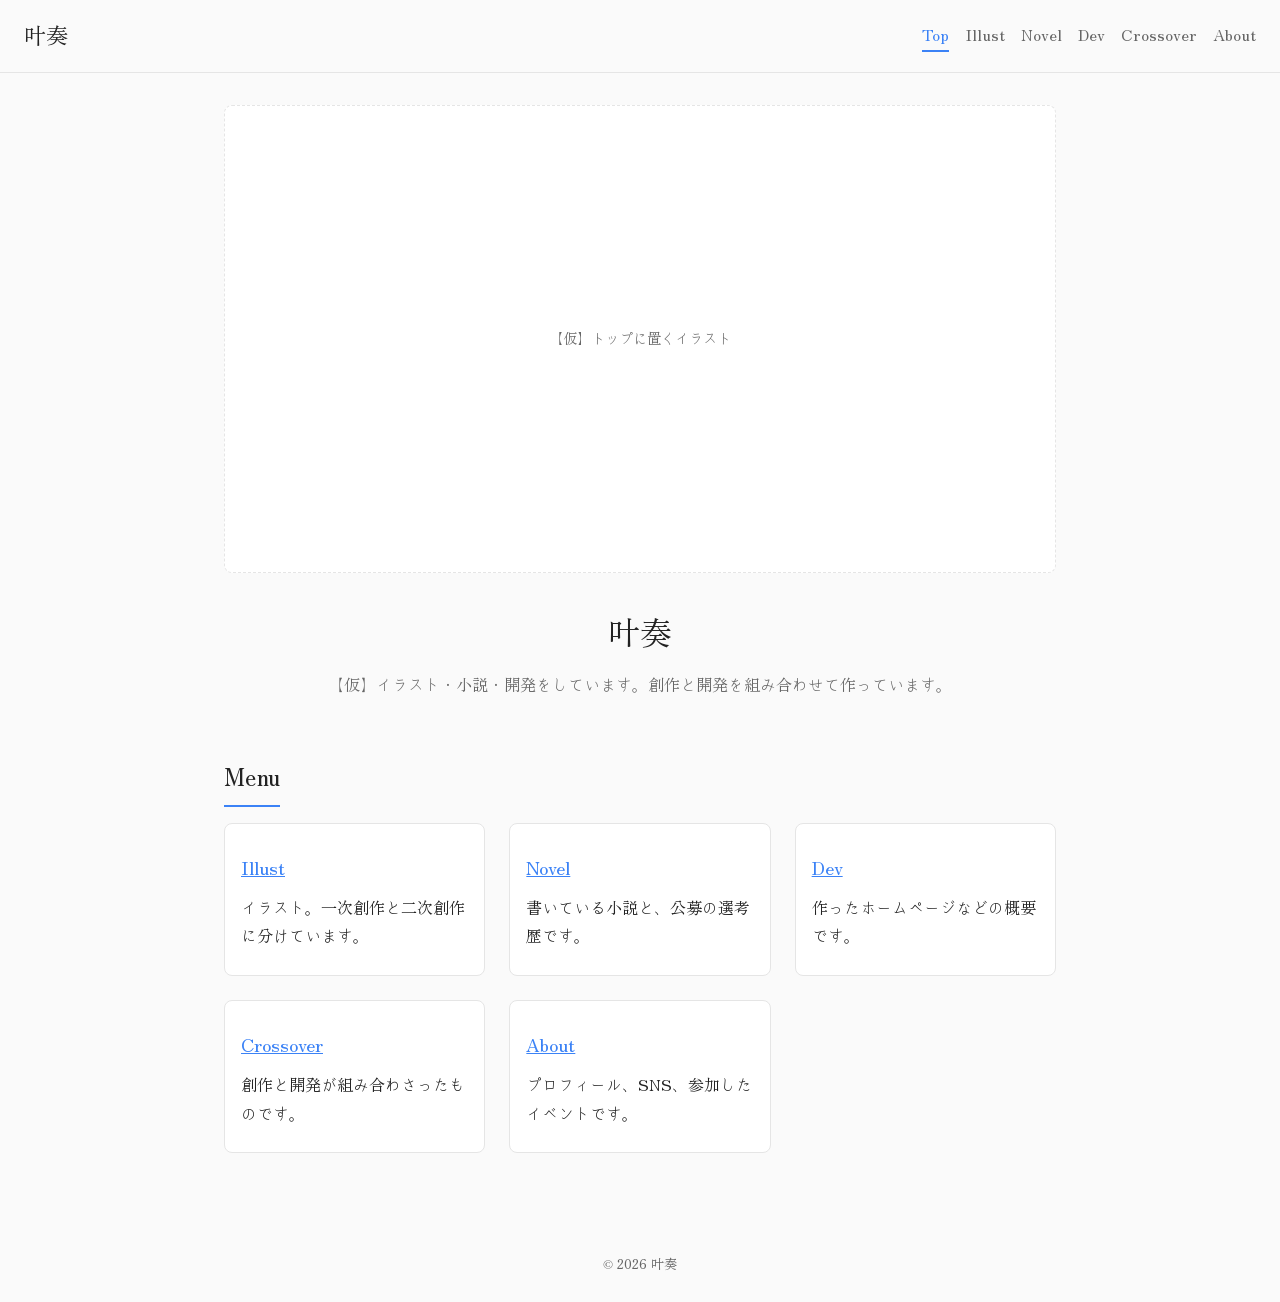
==== index.html @ 1f5146b5 "Add site structure, fonts, Top tab and back-to-top button - Pages: Illust / Novel / Dev / Crossover " ====
<!DOCTYPE html>
<html lang="ja">
<head>
  <meta charset="UTF-8">
  <meta name="viewport" content="width=device-width, initial-scale=1.0">
  <title>叶奏 | Home</title>
  <meta name="description" content="叶奏の個人ホームページ。イラスト・小説・開発をまとめています。">
  <link rel="stylesheet" href="style.css">
  <script src="script.js" defer></script>
</head>
<body>
  <header class="site-header">
    <a class="site-title" href="index.html">叶奏</a>
    <nav>
      <a href="index.html" aria-current="page">Top</a>
      <a href="illust/index.html">Illust</a>
      <a href="novel/index.html">Novel</a>
      <a href="dev/index.html">Dev</a>
      <a href="crossover/index.html">Crossover</a>
      <a href="about/index.html">About</a>
    </nav>
  </header>

  <main>
    <figure class="hero">
      <div class="placeholder">【仮】トップに置くイラスト</div>
    </figure>

    <div class="hero-text">
      <h1>叶奏</h1>
      <p class="lead">【仮】イラスト・小説・開発をしています。創作と開発を組み合わせて作っています。</p>
    </div>

    <section>
      <h2>Menu</h2>
      <div class="cards">
        <article class="card">
          <h3><a href="illust/index.html">Illust</a></h3>
          <p>イラスト。一次創作と二次創作に分けています。</p>
        </article>
        <article class="card">
          <h3><a href="novel/index.html">Novel</a></h3>
          <p>書いている小説と、公募の選考歴です。</p>
        </article>
        <article class="card">
          <h3><a href="dev/index.html">Dev</a></h3>
          <p>作ったホームページなどの概要です。</p>
        </article>
        <article class="card">
          <h3><a href="crossover/index.html">Crossover</a></h3>
          <p>創作と開発が組み合わさったものです。</p>
        </article>
        <article class="card">
          <h3><a href="about/index.html">About</a></h3>
          <p>プロフィール、SNS、参加したイベントです。</p>
        </article>
      </div>
    </section>
  </main>

  <footer>
    <small>&copy; 2026 叶奏</small>
  </footer>
</body>
</html>
---- style.css ----
/* かなは Kokoro、漢字と英数字は Zen Old Mincho（どちらも OFL。fonts/ を参照） */
@font-face {
  font-family: "Kokoro";
  src: url("fonts/kokoro-regular.woff2") format("woff2");
  font-weight: 400;
  font-display: swap;
}

@font-face {
  font-family: "Zen Old Mincho";
  src: url("fonts/zen-old-mincho-regular.woff2") format("woff2");
  font-weight: 400;
  font-display: swap;
}

:root {
  --font-serif: "Kokoro", "Zen Old Mincho", "Hiragino Mincho ProN", "Yu Mincho", serif;
  --bg: #fafafa;
  --text: #222;
  --muted: #666;
  --accent: #3b82f6;
  --on-accent: #fff;
  --card-bg: #fff;
  --border: #e5e5e5;
}

@media (prefers-color-scheme: dark) {
  :root {
    --bg: #14161a;
    --text: #e8e8e8;
    --muted: #9aa0a6;
    --accent: #60a5fa;
    --on-accent: #0b0d10;
    --card-bg: #1e2127;
    --border: #2c3036;
  }
}

* {
  box-sizing: border-box;
}

body {
  margin: 0;
  background: var(--bg);
  color: var(--text);
  font-family: var(--font-serif);
  font-synthesis: none;
  line-height: 1.8;
}

a {
  color: var(--accent);
}

img {
  max-width: 100%;
  height: auto;
}

/* ヘッダー・ナビ */
.site-header {
  display: flex;
  flex-wrap: wrap;
  justify-content: space-between;
  align-items: center;
  gap: 8px 24px;
  padding: 16px 24px;
  border-bottom: 1px solid var(--border);
}

.site-title {
  font-size: 1.4rem;
  color: var(--text);
  text-decoration: none;
}

.site-header nav {
  display: flex;
  flex-wrap: wrap;
  gap: 4px 16px;
}

.site-header nav a {
  color: var(--muted);
  text-decoration: none;
}

.site-header nav a:hover,
.site-header nav a[aria-current="page"] {
  color: var(--accent);
}

.site-header nav a[aria-current="page"] {
  border-bottom: 2px solid var(--accent);
}

/* 本文 */
main {
  max-width: 880px;
  margin: 0 auto;
  padding: 32px 24px;
}

section {
  padding: 40px 0;
}

/* 太字のフォントは入れていないので、見出しは大きさで区別する */
h1,
h2,
h3 {
  font-weight: 400;
}

h1 {
  margin: 0 0 8px;
  font-size: 2rem;
}

h2 {
  margin: 0 0 16px;
  padding-bottom: 6px;
  border-bottom: 2px solid var(--accent);
  display: inline-block;
}

.lead {
  color: var(--muted);
  margin: 0 0 16px;
}

/* トップの主役画像 */
.hero {
  margin: 0 0 32px;
}

.hero .placeholder {
  aspect-ratio: 16 / 9;
}

.hero-text {
  text-align: center;
}

/* 画像がまだ無い場所を示す枠 */
.placeholder {
  display: flex;
  align-items: center;
  justify-content: center;
  width: 100%;
  background: var(--card-bg);
  border: 1px dashed var(--border);
  border-radius: 8px;
  color: var(--muted);
  font-size: 0.9rem;
}

/* カード */
.cards,
.gallery {
  display: grid;
  grid-template-columns: repeat(auto-fit, minmax(240px, 1fr));
  gap: 24px;
}

.gallery {
  grid-template-columns: repeat(auto-fill, minmax(200px, 1fr));
}

.card {
  padding: 16px;
  background: var(--card-bg);
  border: 1px solid var(--border);
  border-radius: 8px;
}

.card h3 {
  margin: 12px 0 8px;
}

.card p {
  margin: 0 0 8px;
}

.card .placeholder {
  aspect-ratio: 4 / 3;
}

/* 項目の説明（役割・使用技術など） */
.meta {
  margin: 8px 0 0;
  font-size: 0.9rem;
}

.meta dt {
  float: left;
  clear: left;
  width: 8em;
  color: var(--muted);
}

.meta dd {
  margin: 0 0 4px 8em;
}

/* タグ */
.tags {
  display: flex;
  flex-wrap: wrap;
  gap: 8px;
  margin: 8px 0;
  padding: 0;
  list-style: none;
}

.tag {
  padding: 0 10px;
  border: 1px solid var(--border);
  border-radius: 999px;
  color: var(--muted);
  font-size: 0.8rem;
}

/* リンクボタン */
.buttons {
  display: flex;
  flex-wrap: wrap;
  gap: 12px;
  margin: 16px 0 0;
}

.button {
  display: inline-block;
  padding: 6px 16px;
  border: 1px solid var(--accent);
  border-radius: 999px;
  color: var(--accent);
  text-decoration: none;
}

.button:hover {
  background: var(--accent);
  color: var(--on-accent);
}

/* 注記 */
.notice {
  margin: 16px 0;
  padding: 12px 16px;
  border-left: 3px solid var(--border);
  color: var(--muted);
  font-size: 0.9rem;
}

/* 一覧（経歴・参加イベントなど） */
.list {
  margin: 0;
  padding: 0;
  list-style: none;
}

.list li {
  padding: 12px 0;
  border-bottom: 1px solid var(--border);
}

/* 上に戻るボタン（script.js が追加する） */
.to-top {
  position: fixed;
  right: 16px;
  bottom: 16px;
  width: 44px;
  height: 44px;
  padding: 0;
  border: 1px solid var(--accent);
  border-radius: 50%;
  background: var(--card-bg);
  color: var(--accent);
  font: inherit;
  font-size: 1.2rem;
  line-height: 1;
  cursor: pointer;
  opacity: 0;
  visibility: hidden;
  transition: opacity 0.2s, visibility 0.2s;
}

.to-top.is-visible {
  opacity: 1;
  visibility: visible;
}

.to-top:hover {
  background: var(--accent);
  color: var(--on-accent);
}

footer {
  padding: 24px;
  text-align: center;
  color: var(--muted);
}
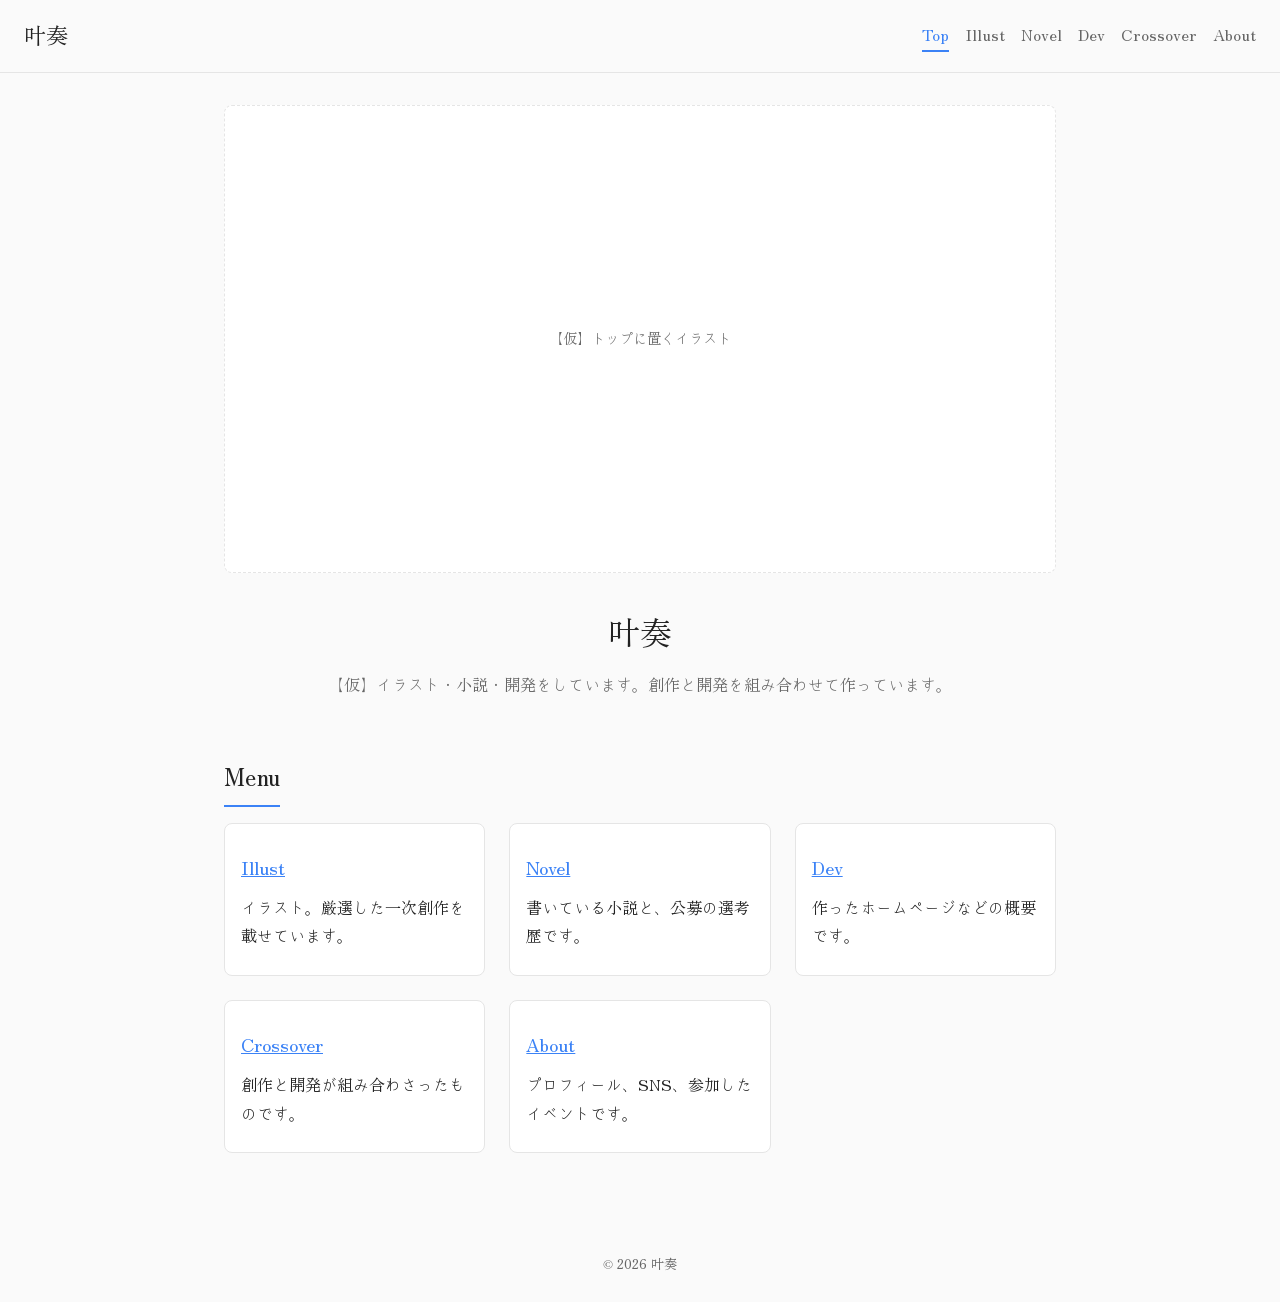
==== commit b9772417: "Drop fan-work illustrations; add event photo cards - Illust: remove the fan-work section, keep origi" ====
--- a/index.html
+++ b/index.html
@@ -36,7 +36,7 @@
       <div class="cards">
         <article class="card">
           <h3><a href="illust/index.html">Illust</a></h3>
-          <p>イラスト。一次創作と二次創作に分けています。</p>
+          <p>イラスト。厳選した一次創作を載せています。</p>
         </article>
         <article class="card">
           <h3><a href="novel/index.html">Novel</a></h3>
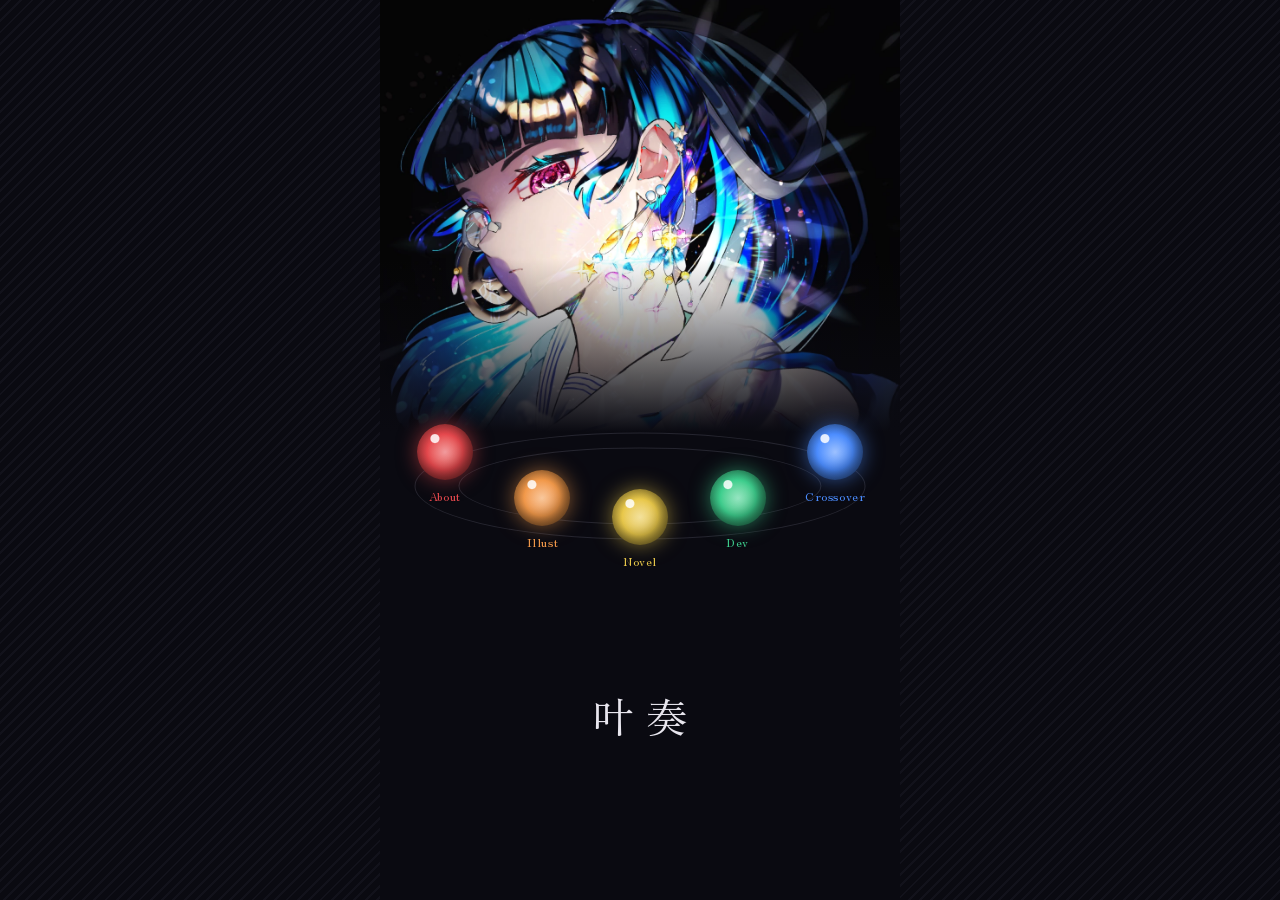
==== commit bb42549e: "Redesign: dark theme, intro video and menu orbs, per-page layouts - Top: timelapse intro -> flicker " ====
--- a/index.html
+++ b/index.html
@@ -6,60 +6,33 @@
   <title>叶奏 | Home</title>
   <meta name="description" content="叶奏の個人ホームページ。イラスト・小説・開発をまとめています。">
   <link rel="stylesheet" href="style.css">
+  <noscript><link rel="stylesheet" href="noscript.css"></noscript>
   <script src="script.js" defer></script>
 </head>
-<body>
-  <header class="site-header">
-    <a class="site-title" href="index.html">叶奏</a>
-    <nav>
-      <a href="index.html" aria-current="page">Top</a>
-      <a href="illust/index.html">Illust</a>
-      <a href="novel/index.html">Novel</a>
-      <a href="dev/index.html">Dev</a>
-      <a href="crossover/index.html">Crossover</a>
-      <a href="about/index.html">About</a>
-    </nav>
-  </header>
+<body data-page="top">
+  <main class="stage">
+    <section class="intro" aria-label="オープニング">
+      <video src="videos/timelapse.mp4" muted autoplay playsinline preload="auto" aria-label="タイムラプス動画"></video>
+      <button class="skip" type="button">スキップ</button>
+    </section>
 
-  <main>
-    <figure class="hero">
-      <div class="placeholder">【仮】トップに置くイラスト</div>
-    </figure>
+    <div class="blackout" aria-hidden="true"></div>
 
-    <div class="hero-text">
-      <h1>叶奏</h1>
-      <p class="lead">【仮】イラスト・小説・開発をしています。創作と開発を組み合わせて作っています。</p>
+    <div class="menu">
+      <div class="menu-art">
+        <img src="images/top/top.webp" width="1200" height="1600" alt="青い髪の人物が、光る手を差し出しているイラスト">
+      </div>
+
+      <nav class="orbs" aria-label="メニュー">
+        <a class="orb orb--about" href="about/index.html"><span>About</span></a>
+        <a class="orb orb--illust" href="illust/index.html"><span>Illust</span></a>
+        <a class="orb orb--novel" href="novel/index.html"><span>Novel</span></a>
+        <a class="orb orb--dev" href="dev/index.html"><span>Dev</span></a>
+        <a class="orb orb--crossover" href="crossover/index.html"><span>Crossover</span></a>
+      </nav>
+
+      <h1 class="menu-name">叶奏</h1>
     </div>
-
-    <section>
-      <h2>Menu</h2>
-      <div class="cards">
-        <article class="card">
-          <h3><a href="illust/index.html">Illust</a></h3>
-          <p>イラスト。厳選した一次創作を載せています。</p>
-        </article>
-        <article class="card">
-          <h3><a href="novel/index.html">Novel</a></h3>
-          <p>書いている小説と、公募の選考歴です。</p>
-        </article>
-        <article class="card">
-          <h3><a href="dev/index.html">Dev</a></h3>
-          <p>作ったホームページなどの概要です。</p>
-        </article>
-        <article class="card">
-          <h3><a href="crossover/index.html">Crossover</a></h3>
-          <p>創作と開発が組み合わさったものです。</p>
-        </article>
-        <article class="card">
-          <h3><a href="about/index.html">About</a></h3>
-          <p>プロフィール、SNS、参加したイベントです。</p>
-        </article>
-      </div>
-    </section>
   </main>
-
-  <footer>
-    <small>&copy; 2026 叶奏</small>
-  </footer>
 </body>
 </html>
--- a/style.css
+++ b/style.css
@@ -14,26 +14,48 @@
 }
 
 :root {
+  color-scheme: dark;
   --font-serif: "Kokoro", "Zen Old Mincho", "Hiragino Mincho ProN", "Yu Mincho", serif;
-  --bg: #fafafa;
-  --text: #222;
-  --muted: #666;
-  --accent: #3b82f6;
-  --on-accent: #fff;
-  --card-bg: #fff;
-  --border: #e5e5e5;
-}
-
-@media (prefers-color-scheme: dark) {
-  :root {
-    --bg: #14161a;
-    --text: #e8e8e8;
-    --muted: #9aa0a6;
-    --accent: #60a5fa;
-    --on-accent: #0b0d10;
-    --card-bg: #1e2127;
-    --border: #2c3036;
-  }
+  --font-mono: ui-monospace, "SF Mono", Menlo, Consolas, monospace;
+
+  /* 黒基調。背景は真っ黒ではなく、わずかに青みのある黒 */
+  --bg: #0a0a11;
+  --bg-deep: #050508;
+  --bg-hatch: #12121b;
+  --text: #e8e6ee;
+  --muted: #8d8f9c;
+  --card-bg: #14141d;
+  --border: #25252f;
+  --on-accent: #0a0a11;
+
+  /* ナビの玉と、各ページの差し色 */
+  --c-red: #e5484d;
+  --c-orange: #f2994a;
+  --c-yellow: #e9c84a;
+  --c-green: #3ecf8e;
+  --c-blue: #4c8dff;
+
+  --accent: #c9c7d6;
+}
+
+[data-page="about"] {
+  --accent: var(--c-red);
+}
+
+[data-page="illust"] {
+  --accent: var(--c-orange);
+}
+
+[data-page="novel"] {
+  --accent: var(--c-yellow);
+}
+
+[data-page="dev"] {
+  --accent: var(--c-green);
+}
+
+[data-page="crossover"] {
+  --accent: var(--c-blue);
 }
 
 * {
@@ -58,6 +80,15 @@
   height: auto;
 }
 
+button {
+  font: inherit;
+}
+
+/* display を指定した要素でも、hidden 属性で確実に隠す */
+[hidden] {
+  display: none !important;
+}
+
 /* ヘッダー・ナビ */
 .site-header {
   display: flex;
@@ -130,17 +161,12 @@
   margin: 0 0 16px;
 }
 
-/* トップの主役画像 */
-.hero {
-  margin: 0 0 32px;
-}
-
-.hero .placeholder {
-  aspect-ratio: 16 / 9;
-}
-
-.hero-text {
-  text-align: center;
+.page-head {
+  display: flex;
+  flex-wrap: wrap;
+  align-items: center;
+  justify-content: space-between;
+  gap: 8px 16px;
 }
 
 /* 画像がまだ無い場所を示す枠 */
@@ -157,15 +183,10 @@
 }
 
 /* カード */
-.cards,
-.gallery {
+.cards {
   display: grid;
-  grid-template-columns: repeat(auto-fit, minmax(240px, 1fr));
+  grid-template-columns: repeat(auto-fill, minmax(240px, 1fr));
   gap: 24px;
-}
-
-.gallery {
-  grid-template-columns: repeat(auto-fill, minmax(200px, 1fr));
 }
 
 .card {
@@ -244,6 +265,71 @@
   color: var(--on-accent);
 }
 
+/* 丸いボタン（前へ・次へ） */
+.round-btn {
+  display: grid;
+  place-items: center;
+  width: 44px;
+  height: 44px;
+  padding: 0;
+  border: 1px solid var(--accent);
+  border-radius: 50%;
+  background: transparent;
+  color: var(--accent);
+  cursor: pointer;
+}
+
+.round-btn svg {
+  width: 20px;
+  height: 20px;
+  fill: none;
+  stroke: currentColor;
+  stroke-width: 2;
+  stroke-linecap: round;
+  stroke-linejoin: round;
+}
+
+.round-btn:hover:not(:disabled) {
+  background: var(--accent);
+  color: var(--on-accent);
+}
+
+.round-btn:disabled {
+  opacity: 0.3;
+  cursor: default;
+}
+
+/* SNSのアイコンリンク */
+.sns {
+  display: flex;
+  gap: 12px;
+}
+
+.sns a {
+  display: grid;
+  place-items: center;
+  width: 40px;
+  height: 40px;
+  border: 1px solid var(--border);
+  border-radius: 50%;
+  color: var(--muted);
+}
+
+.sns a:hover {
+  border-color: var(--accent);
+  color: var(--accent);
+}
+
+.sns svg {
+  width: 20px;
+  height: 20px;
+  fill: none;
+  stroke: currentColor;
+  stroke-width: 2;
+  stroke-linecap: round;
+  stroke-linejoin: round;
+}
+
 /* 注記 */
 .notice {
   margin: 16px 0;
@@ -253,7 +339,7 @@
   font-size: 0.9rem;
 }
 
-/* 一覧（経歴・参加イベントなど） */
+/* 一覧（リンク・公募歴など） */
 .list {
   margin: 0;
   padding: 0;
@@ -265,7 +351,684 @@
   border-bottom: 1px solid var(--border);
 }
 
-/* 上に戻るボタン（script.js が追加する） */
+/* ===== Top ===== */
+/* PCでは中央に縦長の画面。左右は斜線の暗い領域 */
+[data-page="top"] {
+  overflow: hidden;
+  background: repeating-linear-gradient(
+    135deg,
+    var(--bg) 0 6px,
+    var(--bg-hatch) 6px 8px
+  );
+}
+
+.stage {
+  position: relative;
+  max-width: none;
+  width: min(100%, 520px);
+  height: 100vh;
+  height: 100dvh;
+  margin: 0 auto;
+  padding: 0;
+  overflow: hidden;
+  background: var(--bg);
+}
+
+.intro {
+  position: absolute;
+  inset: 0;
+  display: flex;
+  align-items: center;
+  justify-content: center;
+  padding: 0;
+}
+
+.intro video {
+  width: 100%;
+  height: 100%;
+  object-fit: cover;
+}
+
+.skip {
+  position: absolute;
+  right: 16px;
+  bottom: 16px;
+  padding: 4px 16px;
+  border: 1px solid var(--border);
+  border-radius: 999px;
+  background: var(--bg);
+  color: var(--muted);
+  cursor: pointer;
+}
+
+.skip:hover {
+  color: var(--text);
+}
+
+/* 暗転。チッチと点滅してから暗くなる */
+.blackout {
+  position: absolute;
+  inset: 0;
+  z-index: 2;
+  background: var(--bg-deep);
+  opacity: 0;
+  pointer-events: none;
+}
+
+.stage.is-blackout .blackout {
+  animation: flicker 0.9s steps(1, end) forwards;
+}
+
+.stage.is-menu .blackout {
+  animation: blackout-out 0.9s ease forwards;
+}
+
+.stage.is-instant .blackout {
+  animation: none;
+}
+
+@keyframes flicker {
+  0% {
+    opacity: 0;
+  }
+  12% {
+    opacity: 1;
+  }
+  24% {
+    opacity: 0.1;
+  }
+  36% {
+    opacity: 1;
+  }
+  50% {
+    opacity: 0.3;
+  }
+  62% {
+    opacity: 1;
+  }
+  100% {
+    opacity: 1;
+  }
+}
+
+@keyframes blackout-out {
+  from {
+    opacity: 1;
+  }
+  to {
+    opacity: 0;
+  }
+}
+
+/* メニュー画面 */
+.menu {
+  position: absolute;
+  inset: 0;
+  display: flex;
+  flex-direction: column;
+  opacity: 0;
+  visibility: hidden;
+}
+
+.stage.is-menu .menu {
+  opacity: 1;
+  visibility: visible;
+}
+
+.stage.is-menu .intro {
+  display: none;
+}
+
+.menu-art {
+  position: relative;
+  flex: 0 0 48%;
+  min-height: 0;
+  overflow: hidden;
+}
+
+.menu-art .placeholder {
+  height: 100%;
+  border: 0;
+  border-radius: 0;
+}
+
+/* 縦長のイラストを、枠の高さに収めて切り抜く（顔が入るよう、上寄りに合わせる） */
+.menu-art img {
+  position: absolute;
+  inset: 0;
+  width: 100%;
+  height: 100%;
+  object-fit: cover;
+  object-position: 50% 18%;
+}
+
+.menu-art::after {
+  content: "";
+  position: absolute;
+  inset: auto 0 0;
+  height: 40%;
+  background: linear-gradient(transparent, var(--bg));
+}
+
+.orbs {
+  --orb: clamp(44px, 12vw, 56px);
+  position: relative;
+  flex: 0 0 auto;
+  height: calc(var(--orb) * 2.4);
+  margin: -8px 16px 0;
+}
+
+/* 足元の波紋 */
+.orbs::before,
+.orbs::after {
+  content: "";
+  position: absolute;
+  left: 50%;
+  top: 46%;
+  border: 1px solid var(--border);
+  border-radius: 50%;
+  transform: translate(-50%, -50%);
+  animation: ripple 5s ease-in-out infinite;
+}
+
+.orbs::before {
+  width: 92%;
+  height: 78%;
+}
+
+.orbs::after {
+  width: 74%;
+  height: 56%;
+  animation-delay: -2.5s;
+}
+
+@keyframes ripple {
+  0%,
+  100% {
+    opacity: 0.4;
+  }
+  50% {
+    opacity: 1;
+  }
+}
+
+/* 水晶玉 */
+.orb {
+  position: absolute;
+  z-index: 1;
+  width: var(--orb);
+  aspect-ratio: 1;
+  transform: translateX(-50%);
+  border-radius: 50%;
+  background:
+    radial-gradient(circle at 32% 26%, rgb(255 255 255 / 0.85) 0 7%, transparent 9%),
+    radial-gradient(
+      circle at 50% 50%,
+      color-mix(in srgb, var(--c) 55%, white) 0%,
+      var(--c) 45%,
+      color-mix(in srgb, var(--c) 35%, black) 100%
+    );
+  box-shadow:
+    0 0 20px color-mix(in srgb, var(--c) 55%, transparent),
+    inset -6px -8px 14px rgb(0 0 0 / 0.35);
+  color: var(--c);
+  text-decoration: none;
+  transition: box-shadow 0.2s, translate 0.2s;
+  animation: float 4s ease-in-out infinite;
+}
+
+.orb span {
+  position: absolute;
+  top: 100%;
+  left: 50%;
+  margin-top: 6px;
+  transform: translateX(-50%);
+  font-size: 0.75rem;
+  letter-spacing: 0.05em;
+  white-space: nowrap;
+}
+
+.orb:hover,
+.orb:focus-visible {
+  translate: 0 -4px;
+  box-shadow:
+    0 0 34px var(--c),
+    inset -6px -8px 14px rgb(0 0 0 / 0.35);
+}
+
+/* 弧状（ネックレスのように、中央が低い） */
+.orb--about {
+  --c: var(--c-red);
+  left: 10%;
+  top: 0;
+}
+
+.orb--illust {
+  --c: var(--c-orange);
+  left: 30%;
+  top: 34%;
+  animation-delay: -0.8s;
+}
+
+.orb--novel {
+  --c: var(--c-yellow);
+  left: 50%;
+  top: 48%;
+  animation-delay: -1.6s;
+}
+
+.orb--dev {
+  --c: var(--c-green);
+  left: 70%;
+  top: 34%;
+  animation-delay: -2.4s;
+}
+
+.orb--crossover {
+  --c: var(--c-blue);
+  left: 90%;
+  top: 0;
+  animation-delay: -3.2s;
+}
+
+@keyframes float {
+  0%,
+  100% {
+    margin-top: 0;
+  }
+  50% {
+    margin-top: -4px;
+  }
+}
+
+.menu-name {
+  margin: auto 0;
+  padding-bottom: 24px;
+  text-align: center;
+  font-size: 2.6rem;
+  letter-spacing: 0.3em;
+  text-indent: 0.3em;
+}
+
+/* ===== Illust ===== */
+.carousel {
+  --slide-w: min(64vw, 340px);
+  padding: 24px 0 0;
+}
+
+.carousel-track {
+  position: relative;
+  display: flex;
+  gap: 16px;
+  padding: 16px calc((100% - var(--slide-w)) / 2);
+  overflow-x: auto;
+  scroll-snap-type: x mandatory;
+  scrollbar-width: none;
+}
+
+.carousel-track::-webkit-scrollbar {
+  display: none;
+}
+
+.slide {
+  flex: 0 0 var(--slide-w);
+  scroll-snap-align: center;
+  transition: transform 0.3s, opacity 0.3s;
+}
+
+.slide .placeholder {
+  aspect-ratio: 3 / 4;
+}
+
+/* 中央のカードを大きく、左右を小さく見せる（JSが .has-active を付ける） */
+.carousel.has-active .slide:not(.is-active) {
+  transform: scale(0.82);
+  opacity: 0.55;
+}
+
+.carousel-controls {
+  display: flex;
+  align-items: center;
+  justify-content: space-between;
+  gap: 16px;
+  margin-top: 16px;
+}
+
+.carousel-dots {
+  display: flex;
+  gap: 8px;
+}
+
+.carousel-dots span {
+  width: 24px;
+  height: 3px;
+  background: var(--border);
+  border-radius: 2px;
+}
+
+.carousel-dots span.is-active {
+  background: var(--accent);
+}
+
+/* ===== Novel ===== */
+.novel {
+  display: grid;
+  grid-template-columns: minmax(0, 1fr) minmax(0, 1fr);
+  gap: 32px;
+  align-items: center;
+  padding: 24px 0;
+}
+
+.novel + .novel {
+  border-top: 1px solid var(--border);
+}
+
+.book {
+  display: flex;
+  justify-content: center;
+  perspective: 1400px;
+}
+
+/* 開いた状態を基本とし、アニメーションで「閉じた状態から開く」 */
+.book-body {
+  position: relative;
+  width: min(100%, 440px);
+  aspect-ratio: 3 / 2;
+  animation: book-slide 1.4s 0.5s ease both;
+}
+
+.page-right,
+.cover-front,
+.cover-back {
+  background: var(--card-bg);
+  border: 1px solid var(--border);
+}
+
+.page-right {
+  position: absolute;
+  top: 0;
+  bottom: 0;
+  left: 50%;
+  width: 50%;
+  padding: 16px;
+  border-radius: 0 6px 6px 0;
+  background-image: repeating-linear-gradient(
+    transparent 0 22px,
+    var(--border) 22px 23px
+  );
+}
+
+.cover {
+  position: absolute;
+  top: 0;
+  bottom: 0;
+  left: 50%;
+  width: 50%;
+  transform-origin: left center;
+  transform-style: preserve-3d;
+  transform: rotateY(-180deg);
+  animation: cover-open 1.4s 0.5s ease both;
+}
+
+.cover-front,
+.cover-back {
+  position: absolute;
+  inset: 0;
+  backface-visibility: hidden;
+}
+
+.cover-front {
+  display: flex;
+  padding: 12px;
+  border-radius: 0 6px 6px 0;
+  border-color: var(--accent);
+}
+
+.cover-front .placeholder {
+  height: 100%;
+}
+
+.cover-back {
+  display: flex;
+  align-items: center;
+  justify-content: center;
+  padding: 16px;
+  border-radius: 6px 0 0 6px;
+  transform: rotateY(180deg);
+  text-align: center;
+}
+
+.catch {
+  margin: 0;
+  color: var(--accent);
+}
+
+@keyframes book-slide {
+  from {
+    transform: translateX(-25%);
+  }
+  to {
+    transform: translateX(0);
+  }
+}
+
+@keyframes cover-open {
+  from {
+    transform: rotateY(0deg);
+  }
+  to {
+    transform: rotateY(-180deg);
+  }
+}
+
+.novel-info > * {
+  animation: float-up 0.8s ease both;
+  animation-delay: calc(1.6s + var(--i, 0) * 150ms);
+}
+
+.novel-info > :nth-child(2) {
+  --i: 1;
+}
+
+.novel-info > :nth-child(3) {
+  --i: 2;
+}
+
+@keyframes float-up {
+  from {
+    opacity: 0;
+    transform: translateY(24px);
+  }
+  to {
+    opacity: 1;
+    transform: none;
+  }
+}
+
+.novel-title {
+  margin: 0 0 12px;
+  padding: 0;
+  border: 0;
+  display: block;
+  font-size: 1.5rem;
+}
+
+.novel-synopsis {
+  margin: 0;
+  color: var(--muted);
+}
+
+.novel-controls {
+  display: flex;
+  align-items: center;
+  justify-content: center;
+  gap: 24px;
+  padding-top: 16px;
+  color: var(--muted);
+}
+
+/* ===== Dev ===== */
+/* サイバー空間のような、グリッド線と発光 */
+[data-page="dev"] {
+  background:
+    linear-gradient(color-mix(in srgb, var(--accent) 7%, transparent) 1px, transparent 1px)
+      0 0 / 40px 40px,
+    linear-gradient(90deg, color-mix(in srgb, var(--accent) 7%, transparent) 1px, transparent 1px)
+      0 0 / 40px 40px,
+    var(--bg);
+}
+
+.dev-label {
+  font-family: var(--font-mono);
+}
+
+.dev-list {
+  display: grid;
+  gap: 24px;
+  margin-top: 24px;
+}
+
+.dev-item {
+  position: relative;
+  display: grid;
+  grid-template-columns: minmax(0, 1.1fr) minmax(0, 1fr);
+  gap: 24px;
+  padding: 20px;
+  background: color-mix(in srgb, var(--bg) 80%, transparent);
+  border: 1px solid color-mix(in srgb, var(--accent) 35%, transparent);
+  box-shadow: 0 0 24px color-mix(in srgb, var(--accent) 12%, transparent);
+}
+
+/* 角の括弧 */
+.dev-item::before,
+.dev-item::after {
+  content: "";
+  position: absolute;
+  width: 14px;
+  height: 14px;
+  border: 2px solid var(--accent);
+}
+
+.dev-item::before {
+  top: -2px;
+  left: -2px;
+  border-right: 0;
+  border-bottom: 0;
+}
+
+.dev-item::after {
+  right: -2px;
+  bottom: -2px;
+  border-left: 0;
+  border-top: 0;
+}
+
+.dev-label {
+  margin: 0 0 4px;
+  color: var(--accent);
+  font-size: 0.8rem;
+}
+
+.dev-shot .placeholder {
+  aspect-ratio: 4 / 3;
+  border-color: color-mix(in srgb, var(--accent) 35%, transparent);
+}
+
+.dev-text h3 {
+  margin: 0 0 8px;
+  font-size: 1.3rem;
+}
+
+.dev-text p {
+  margin: 0 0 8px;
+}
+
+/* 上から順にフェードして現れる */
+.fall > * {
+  animation: fall-in 0.7s ease both;
+  animation-delay: calc(var(--i, 0) * 140ms);
+}
+
+.fall > :nth-child(2) {
+  --i: 1;
+}
+
+.fall > :nth-child(3) {
+  --i: 2;
+}
+
+.dev-list > .dev-item {
+  animation: fall-in 0.7s ease both;
+  animation-delay: calc(var(--i, 3) * 140ms);
+}
+
+.dev-list > .dev-item:nth-child(2) {
+  --i: 4;
+}
+
+.dev-list > .dev-item:nth-child(3) {
+  --i: 5;
+}
+
+.dev-item .dev-shot {
+  animation: fall-in 0.7s ease both;
+  animation-delay: calc(var(--i, 3) * 140ms + 160ms);
+}
+
+.dev-item .dev-text {
+  animation: fall-in 0.7s ease both;
+  animation-delay: calc(var(--i, 3) * 140ms + 320ms);
+}
+
+.dev-list > .dev-item:nth-child(2) .dev-shot,
+.dev-list > .dev-item:nth-child(2) .dev-text {
+  --i: 4;
+}
+
+.dev-list > .dev-item:nth-child(3) .dev-shot,
+.dev-list > .dev-item:nth-child(3) .dev-text {
+  --i: 5;
+}
+
+@keyframes fall-in {
+  from {
+    opacity: 0;
+    transform: translateY(-16px);
+  }
+  to {
+    opacity: 1;
+    transform: none;
+  }
+}
+
+/* ===== About ===== */
+.about-grid {
+  display: grid;
+  grid-template-columns: minmax(0, 1fr) minmax(160px, 280px);
+  gap: 32px;
+  align-items: start;
+  padding-top: 16px;
+}
+
+.field {
+  margin: 0;
+  padding: 8px 0;
+  border-bottom: 1px solid var(--border);
+}
+
+.field .label {
+  display: inline-block;
+  width: 5em;
+  color: var(--accent);
+  font-family: var(--font-mono);
+  font-size: 0.85rem;
+}
+
+.portrait .placeholder {
+  aspect-ratio: 3 / 4;
+}
+
+/* ===== 上に戻るボタン（script.js が追加する） ===== */
 .to-top {
   position: fixed;
   right: 16px;
@@ -277,7 +1040,6 @@
   border-radius: 50%;
   background: var(--card-bg);
   color: var(--accent);
-  font: inherit;
   font-size: 1.2rem;
   line-height: 1;
   cursor: pointer;
@@ -301,3 +1063,28 @@
   text-align: center;
   color: var(--muted);
 }
+
+/* ===== スマホ ===== */
+@media (max-width: 640px) {
+  .novel,
+  .dev-item,
+  .about-grid {
+    grid-template-columns: minmax(0, 1fr);
+  }
+
+  .portrait {
+    order: -1;
+    max-width: 240px;
+  }
+}
+
+/* 動きを減らす設定の人には、演出を止める */
+@media (prefers-reduced-motion: reduce) {
+  *,
+  *::before,
+  *::after {
+    animation: none !important;
+    transition: none !important;
+    scroll-behavior: auto !important;
+  }
+}
--- a/noscript.css
+++ b/noscript.css
@@ -0,0 +1,10 @@
+/* JSが使えないときは、イントロを飛ばしてメニューを直接見せる（Top用） */
+.intro,
+.blackout {
+  display: none;
+}
+
+.menu {
+  opacity: 1;
+  visibility: visible;
+}
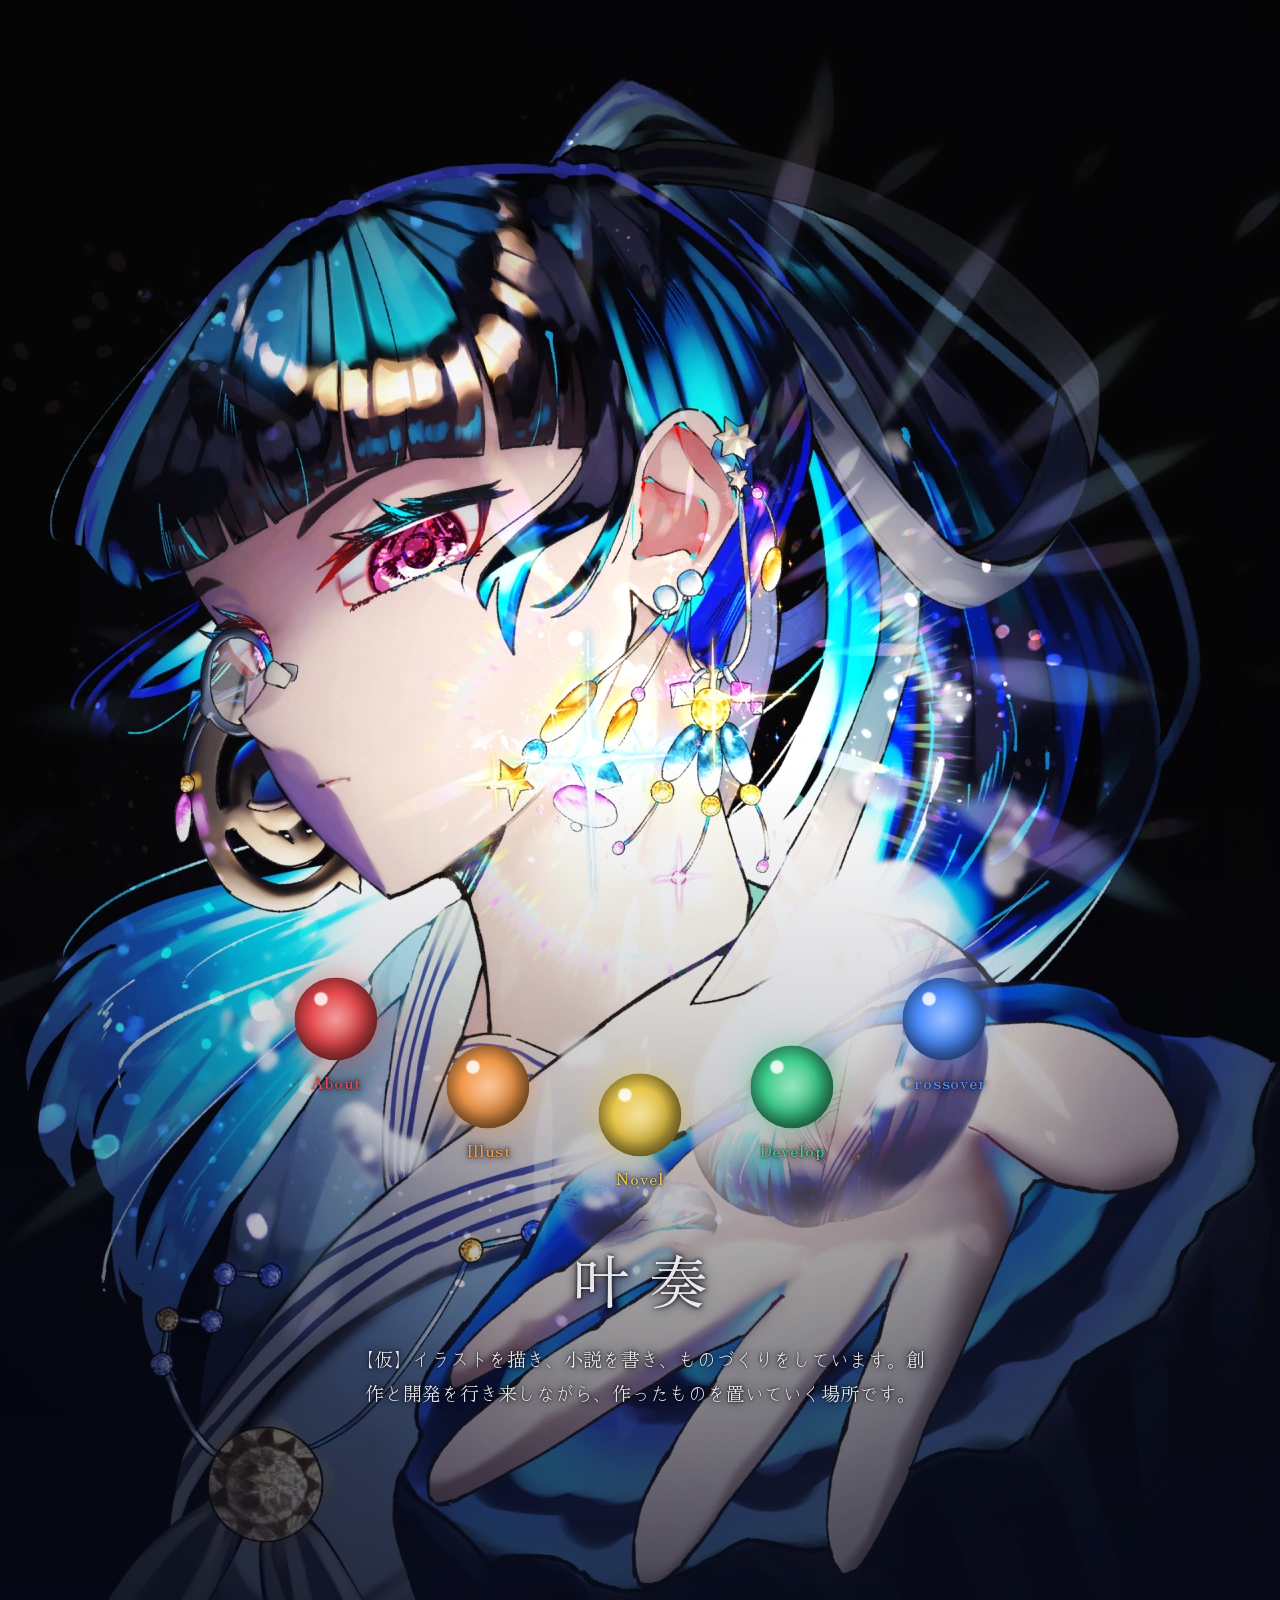
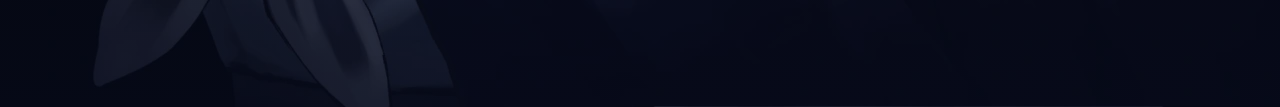
==== commit 594b93dc: "Design refinements: full-width top menu, page-turning book, Develop reveal - Top: full-width illustr" ====
--- a/index.html
+++ b/index.html
@@ -13,25 +13,34 @@
   <main class="stage">
     <section class="intro" aria-label="オープニング">
       <video src="videos/timelapse.mp4" muted autoplay playsinline preload="auto" aria-label="タイムラプス動画"></video>
-      <button class="skip" type="button">スキップ</button>
     </section>
 
     <div class="blackout" aria-hidden="true"></div>
 
     <div class="menu">
       <div class="menu-art">
-        <img src="images/top/top.webp" width="1200" height="1600" alt="青い髪の人物が、光る手を差し出しているイラスト">
+        <img
+          src="images/top/top-1280.webp"
+          srcset="images/top/top-1280.webp 1280w, images/top/top-1920.webp 1920w"
+          sizes="100vw"
+          width="1920" height="2560"
+          alt="青い髪の人物が、光る手を差し出しているイラスト">
       </div>
 
-      <nav class="orbs" aria-label="メニュー">
-        <a class="orb orb--about" href="about/index.html"><span>About</span></a>
-        <a class="orb orb--illust" href="illust/index.html"><span>Illust</span></a>
-        <a class="orb orb--novel" href="novel/index.html"><span>Novel</span></a>
-        <a class="orb orb--dev" href="dev/index.html"><span>Dev</span></a>
-        <a class="orb orb--crossover" href="crossover/index.html"><span>Crossover</span></a>
-      </nav>
+      <div class="menu-shade" aria-hidden="true"></div>
 
-      <h1 class="menu-name">叶奏</h1>
+      <div class="menu-ui">
+        <nav class="orbs" aria-label="メニュー">
+          <a class="orb orb--about" href="about/index.html"><span>About</span></a>
+          <a class="orb orb--illust" href="illust/index.html"><span>Illust</span></a>
+          <a class="orb orb--novel" href="novel/index.html"><span>Novel</span></a>
+          <a class="orb orb--develop" href="dev/index.html"><span>Develop</span></a>
+          <a class="orb orb--crossover" href="crossover/index.html"><span>Crossover</span></a>
+        </nav>
+
+        <h1 class="menu-name">叶奏</h1>
+        <p class="menu-lead">【仮】イラストを描き、小説を書き、ものづくりをしています。創作と開発を行き来しながら、作ったものを置いていく場所です。</p>
+      </div>
     </div>
   </main>
 </body>
--- a/style.css
+++ b/style.css
@@ -21,7 +21,6 @@
   /* 黒基調。背景は真っ黒ではなく、わずかに青みのある黒 */
   --bg: #0a0a11;
   --bg-deep: #050508;
-  --bg-hatch: #12121b;
   --text: #e8e6ee;
   --muted: #8d8f9c;
   --card-bg: #14141d;
@@ -62,9 +61,17 @@
   box-sizing: border-box;
 }
 
+/* 背景の格子。色は、そのページの差し色（--grid）で決まる */
 body {
+  --grid: var(--accent);
+  --grid-alpha: 7%;
   margin: 0;
-  background: var(--bg);
+  background:
+    linear-gradient(color-mix(in srgb, var(--grid) var(--grid-alpha), transparent) 1px, transparent 1px)
+      0 0 / 40px 40px,
+    linear-gradient(90deg, color-mix(in srgb, var(--grid) var(--grid-alpha), transparent) 1px, transparent 1px)
+      0 0 / 40px 40px,
+    var(--bg);
   color: var(--text);
   font-family: var(--font-serif);
   font-synthesis: none;
@@ -98,6 +105,7 @@
   gap: 8px 24px;
   padding: 16px 24px;
   border-bottom: 1px solid var(--border);
+  background: color-mix(in srgb, var(--bg) 85%, transparent);
 }
 
 .site-title {
@@ -352,64 +360,68 @@
 }
 
 /* ===== Top ===== */
-/* PCでは中央に縦長の画面。左右は斜線の暗い領域 */
-[data-page="top"] {
-  overflow: hidden;
-  background: repeating-linear-gradient(
-    135deg,
-    var(--bg) 0 6px,
-    var(--bg-hatch) 6px 8px
-  );
+/* 動画のあいだは灰色の格子。メニュー画面は格子なし */
+body[data-page="top"] {
+  --grid: var(--muted);
+  --grid-alpha: 14%;
+}
+
+/* メニュー画面には、格子を出さない */
+body[data-page="top"]:has(.stage.is-menu) {
+  --grid-alpha: 0%;
+}
+
+body[data-page="top"] .to-top {
+  display: none;
 }
 
 .stage {
   position: relative;
   max-width: none;
+  margin: 0 auto;
+  padding: 0;
+}
+
+/* 動画のあいだ: 中央の縦長の画面 */
+.stage:not(.is-menu) {
   width: min(100%, 520px);
   height: 100vh;
   height: 100dvh;
-  margin: 0 auto;
-  padding: 0;
   overflow: hidden;
   background: var(--bg);
 }
 
+/* メニュー: ブラウザの横幅いっぱい。縦に長くなる分はスクロール */
+.stage.is-menu {
+  width: 100%;
+  min-height: 100vh;
+  min-height: 100dvh;
+}
+
 .intro {
   position: absolute;
   inset: 0;
   display: flex;
   align-items: center;
   justify-content: center;
-  padding: 0;
 }
 
 .intro video {
+  display: block;
   width: 100%;
   height: 100%;
   object-fit: cover;
 }
 
-.skip {
-  position: absolute;
-  right: 16px;
-  bottom: 16px;
-  padding: 4px 16px;
-  border: 1px solid var(--border);
-  border-radius: 999px;
-  background: var(--bg);
-  color: var(--muted);
-  cursor: pointer;
-}
-
-.skip:hover {
-  color: var(--text);
-}
-
-/* 暗転。チッチと点滅してから暗くなる */
+.stage.is-menu .intro {
+  display: none;
+}
+
+/* 暗転。画面全体が、チッチと点滅してから暗くなる */
 .blackout {
-  position: absolute;
+  position: fixed;
   inset: 0;
-  z-index: 2;
+  z-index: 20;
   background: var(--bg-deep);
   opacity: 0;
   pointer-events: none;
@@ -464,95 +476,107 @@
 .menu {
   position: absolute;
   inset: 0;
-  display: flex;
-  flex-direction: column;
   opacity: 0;
   visibility: hidden;
 }
 
 .stage.is-menu .menu {
+  position: relative;
+  inset: auto;
   opacity: 1;
   visibility: visible;
 }
 
-.stage.is-menu .intro {
-  display: none;
-}
-
-.menu-art {
+.menu-art img {
+  display: block;
+  width: 100%;
+  height: auto;
+}
+
+/* 玉と文字を読みやすくする、かなり透けた青みがかった黒のグラデーション。
+   イラストの下端から、--shade-h の高さまで。上は透明で、下に行くほど濃くなる。
+   --shade   : 色（R G B。空白区切り）
+   --shade-h : 高さ（イラストの高さに対する%）
+   --shade-a : 一番濃いところの濃さ（0〜1） */
+.menu-shade {
+  --shade: 6 12 36;
+  --shade-h: 55%;
+  --shade-a: 0.55;
+  position: absolute;
+  right: 0;
+  bottom: 0;
+  left: 0;
+  height: var(--shade-h);
+  background: linear-gradient(
+    to bottom,
+    rgb(var(--shade) / 0),
+    rgb(var(--shade) / calc(var(--shade-a) * 0.5)) 45%,
+    rgb(var(--shade) / var(--shade-a))
+  );
+  pointer-events: none;
+}
+
+/* 玉・名前・説明文は、イラストの上に重ねる。イラストに対して位置を固定し、イラストと一緒にスクロールする。
+   --menu-y: かたまり全体の中心を、イラストの下端から何%の高さに置くか（30% = 下から30%） */
+.menu-ui {
+  --menu-y: 30%;
+  position: absolute;
+  right: 0;
+  bottom: var(--menu-y);
+  left: 0;
+  display: flex;
+  flex-direction: column;
+  align-items: center;
+  padding: 0 16px;
+  transform: translateY(50%);
+  pointer-events: none;
+}
+
+/* 名前と説明文の大きさは、イラストの幅（＝画面の幅）に合わせて変わる */
+.menu-name {
+  margin: 20px 0 0;
+  text-align: center;
+  font-size: clamp(3rem, 4.6vw, 5rem);
+  letter-spacing: 0.3em;
+  text-indent: 0.3em;
+  text-shadow: 0 0 12px var(--bg-deep), 0 0 4px var(--bg-deep);
+}
+
+.menu-lead {
+  max-width: 30em;
+  margin: 8px 0 0;
+  text-align: center;
+  font-size: clamp(1rem, 1.5vw, 1.4rem);
+  text-shadow: 0 0 10px var(--bg-deep), 0 0 3px var(--bg-deep);
+}
+
+/* ===== 水晶玉 =====
+   玉の見た目を変えるときは、ここの変数をいじる。
+   --orb               玉の直径
+   --orb-glow          外側の発光の広がり
+   --orb-glow-strength 発光の濃さ（%）
+   --orb-shade         玉の下側の影の濃さ（0〜1）
+   --orb-hl-x / -y     白いハイライトの位置（%）
+   --orb-hl-size       ハイライトの大きさ（%）
+   --orb-float         ふわふわ浮く距離
+   玉の色は、先頭の :root の --c-red などで変える（ページの差し色と共通）。
+   位置は、下の .orb--about などの left / top（%）で変える。 */
+.orbs {
+  /* 玉の大きさは、画面の幅に合わせて変わる（小さい画面で60px、大きい画面で最大110px） */
+  --orb: clamp(60px, 6.5vw, 110px);
+  --orb-glow: calc(var(--orb) * 0.36);
+  --orb-glow-strength: 55%;
+  --orb-shade: 0.35;
+  --orb-hl-x: 32%;
+  --orb-hl-y: 26%;
+  --orb-hl-size: 7%;
+  --orb-float: calc(var(--orb) * 0.07);
   position: relative;
-  flex: 0 0 48%;
-  min-height: 0;
-  overflow: hidden;
-}
-
-.menu-art .placeholder {
-  height: 100%;
-  border: 0;
-  border-radius: 0;
-}
-
-/* 縦長のイラストを、枠の高さに収めて切り抜く（顔が入るよう、上寄りに合わせる） */
-.menu-art img {
-  position: absolute;
-  inset: 0;
-  width: 100%;
-  height: 100%;
-  object-fit: cover;
-  object-position: 50% 18%;
-}
-
-.menu-art::after {
-  content: "";
-  position: absolute;
-  inset: auto 0 0;
-  height: 40%;
-  background: linear-gradient(transparent, var(--bg));
-}
-
-.orbs {
-  --orb: clamp(44px, 12vw, 56px);
-  position: relative;
-  flex: 0 0 auto;
+  width: min(100%, 760px);
   height: calc(var(--orb) * 2.4);
-  margin: -8px 16px 0;
-}
-
-/* 足元の波紋 */
-.orbs::before,
-.orbs::after {
-  content: "";
-  position: absolute;
-  left: 50%;
-  top: 46%;
-  border: 1px solid var(--border);
-  border-radius: 50%;
-  transform: translate(-50%, -50%);
-  animation: ripple 5s ease-in-out infinite;
-}
-
-.orbs::before {
-  width: 92%;
-  height: 78%;
-}
-
-.orbs::after {
-  width: 74%;
-  height: 56%;
-  animation-delay: -2.5s;
-}
-
-@keyframes ripple {
-  0%,
-  100% {
-    opacity: 0.4;
-  }
-  50% {
-    opacity: 1;
-  }
-}
-
-/* 水晶玉 */
+  margin-bottom: 2rem; /* 玉の下の文字の分 */
+}
+
 .orb {
   position: absolute;
   z-index: 1;
@@ -561,7 +585,11 @@
   transform: translateX(-50%);
   border-radius: 50%;
   background:
-    radial-gradient(circle at 32% 26%, rgb(255 255 255 / 0.85) 0 7%, transparent 9%),
+    radial-gradient(
+      circle at var(--orb-hl-x) var(--orb-hl-y),
+      rgb(255 255 255 / 0.85) 0 var(--orb-hl-size),
+      transparent calc(var(--orb-hl-size) + 2%)
+    ),
     radial-gradient(
       circle at 50% 50%,
       color-mix(in srgb, var(--c) 55%, white) 0%,
@@ -569,31 +597,34 @@
       color-mix(in srgb, var(--c) 35%, black) 100%
     );
   box-shadow:
-    0 0 20px color-mix(in srgb, var(--c) 55%, transparent),
-    inset -6px -8px 14px rgb(0 0 0 / 0.35);
+    0 0 var(--orb-glow) color-mix(in srgb, var(--c) var(--orb-glow-strength), transparent),
+    inset calc(var(--orb) * -0.11) calc(var(--orb) * -0.14) calc(var(--orb) * 0.25) rgb(0 0 0 / var(--orb-shade));
   color: var(--c);
   text-decoration: none;
+  pointer-events: auto;
   transition: box-shadow 0.2s, translate 0.2s;
   animation: float 4s ease-in-out infinite;
 }
 
+/* 玉の下の文字 */
 .orb span {
   position: absolute;
   top: 100%;
   left: 50%;
-  margin-top: 6px;
+  margin-top: 0.5rem;
   transform: translateX(-50%);
-  font-size: 0.75rem;
+  font-size: clamp(0.9rem, 1.3vw, 1.3rem);
   letter-spacing: 0.05em;
   white-space: nowrap;
+  text-shadow: 0 0 8px var(--bg-deep), 0 0 3px var(--bg-deep);
 }
 
 .orb:hover,
 .orb:focus-visible {
-  translate: 0 -4px;
+  translate: 0 calc(var(--orb) * -0.07);
   box-shadow:
-    0 0 34px var(--c),
-    inset -6px -8px 14px rgb(0 0 0 / 0.35);
+    0 0 calc(var(--orb-glow) * 1.7) var(--c),
+    inset calc(var(--orb) * -0.11) calc(var(--orb) * -0.14) calc(var(--orb) * 0.25) rgb(0 0 0 / var(--orb-shade));
 }
 
 /* 弧状（ネックレスのように、中央が低い） */
@@ -617,7 +648,7 @@
   animation-delay: -1.6s;
 }
 
-.orb--dev {
+.orb--develop {
   --c: var(--c-green);
   left: 70%;
   top: 34%;
@@ -637,30 +668,23 @@
     margin-top: 0;
   }
   50% {
-    margin-top: -4px;
-  }
-}
-
-.menu-name {
-  margin: auto 0;
-  padding-bottom: 24px;
-  text-align: center;
-  font-size: 2.6rem;
-  letter-spacing: 0.3em;
-  text-indent: 0.3em;
+    margin-top: calc(var(--orb-float) * -1);
+  }
 }
 
 /* ===== Illust ===== */
 .carousel {
   --slide-w: min(64vw, 340px);
+  --slide-gap: 16px;
   padding: 24px 0 0;
 }
 
+/* JSが使えないとき: 横にスクロールする一覧 */
 .carousel-track {
   position: relative;
   display: flex;
-  gap: 16px;
-  padding: 16px calc((100% - var(--slide-w)) / 2);
+  gap: var(--slide-gap);
+  padding: 16px 0;
   overflow-x: auto;
   scroll-snap-type: x mandatory;
   scrollbar-width: none;
@@ -673,17 +697,66 @@
 .slide {
   flex: 0 0 var(--slide-w);
   scroll-snap-align: center;
-  transition: transform 0.3s, opacity 0.3s;
 }
 
 .slide .placeholder {
   aspect-ratio: 3 / 4;
 }
 
-/* 中央のカードを大きく、左右を小さく見せる（JSが .has-active を付ける） */
-.carousel.has-active .slide:not(.is-active) {
-  transform: scale(0.82);
+/* 循環するスライダー（JSが .is-loop を付ける）。全スライドを重ねて、位置だけずらす */
+.carousel.is-loop .carousel-track {
+  display: grid;
+  overflow: hidden;
+  scroll-snap-type: none;
+  touch-action: pan-y;
+  cursor: grab;
+}
+
+.carousel.is-loop .slide {
+  grid-area: 1 / 1;
+  justify-self: center;
+  width: var(--slide-w);
+  transition: transform 0.45s ease, opacity 0.45s ease;
+  user-select: none;
+}
+
+.carousel.is-loop .slide.no-anim {
+  transition: none;
+}
+
+.slide[data-pos="0"] {
+  z-index: 2;
+  transform: translateX(0) scale(1);
+  opacity: 1;
+}
+
+.slide[data-pos="-1"],
+.slide[data-pos="1"] {
+  z-index: 1;
   opacity: 0.55;
+}
+
+.slide[data-pos="-1"] {
+  transform: translateX(calc((var(--slide-w) + var(--slide-gap)) * -0.92)) scale(0.82);
+}
+
+.slide[data-pos="1"] {
+  transform: translateX(calc((var(--slide-w) + var(--slide-gap)) * 0.92)) scale(0.82);
+}
+
+.slide[data-pos="far-l"],
+.slide[data-pos="far-r"] {
+  z-index: 0;
+  opacity: 0;
+  pointer-events: none;
+}
+
+.slide[data-pos="far-l"] {
+  transform: translateX(calc((var(--slide-w) + var(--slide-gap)) * -1.6)) scale(0.7);
+}
+
+.slide[data-pos="far-r"] {
+  transform: translateX(calc((var(--slide-w) + var(--slide-gap)) * 1.6)) scale(0.7);
 }
 
 .carousel-controls {
@@ -704,6 +777,7 @@
   height: 3px;
   background: var(--border);
   border-radius: 2px;
+  transition: background 0.3s;
 }
 
 .carousel-dots span.is-active {
@@ -711,7 +785,9 @@
 }
 
 /* ===== Novel ===== */
-.novel {
+/* JSが使えないとき: 作品ごとの、開いた本 */
+.novel,
+.novel-stage {
   display: grid;
   grid-template-columns: minmax(0, 1fr) minmax(0, 1fr);
   gap: 32px;
@@ -723,42 +799,100 @@
   border-top: 1px solid var(--border);
 }
 
+/* 本の色・質感。青みがかった濃い茶色の表紙と、わずかに青みのある薄灰色の紙 */
 .book {
+  --book-cover: #35281f;
+  --book-cover-sheen: rgb(70 110 190 / 0.26);
+  --book-paper: #e4e7ee;
+  --book-paper-shade: #aab0c0;
+  --book-ink: #2b3040;
+  --book-edge: #c3c8d3;
+  --o: 8px;
+  --tilt: 14deg; /* 見上げる角度。大きいほど、下側の厚みが見える */
+  --book-depth: 28px; /* ページの束の厚み */
+  --book-flip: 0.9s;
+  /* 布の織り目と紙の粒（インラインSVG。外部ファイルは使わない） */
+  --grain: url("data:image/svg+xml,%3Csvg xmlns='http://www.w3.org/2000/svg' width='160' height='160'%3E%3Cfilter id='n'%3E%3CfeTurbulence type='fractalNoise' baseFrequency='.85' numOctaves='2' stitchTiles='stitch'/%3E%3CfeColorMatrix values='0 0 0 0 0 0 0 0 0 0 0 0 0 0 0 0 0 0 .2 0'/%3E%3C/filter%3E%3Crect width='100%25' height='100%25' filter='url(%23n)'/%3E%3C/svg%3E");
+  position: relative;
   display: flex;
   justify-content: center;
-  perspective: 1400px;
-}
-
-/* 開いた状態を基本とし、アニメーションで「閉じた状態から開く」 */
+  padding: 28px 0 40px;
+  /* 少し下から見上げた視点（視点を本より下に置くと、下側の厚みが見える） */
+  perspective: 1100px;
+  perspective-origin: 50% 170%;
+}
+
+/* 本の下に落ちる影 */
+.book::before {
+  content: "";
+  position: absolute;
+  right: 8%;
+  bottom: 14px;
+  left: 8%;
+  height: 26px;
+  background: radial-gradient(ellipse at center, rgb(0 0 0 / 0.7), transparent 70%);
+  filter: blur(8px);
+}
+
 .book-body {
+  --shift: -25%;
   position: relative;
-  width: min(100%, 440px);
+  width: min(100%, 460px);
   aspect-ratio: 3 / 2;
-  animation: book-slide 1.4s 0.5s ease both;
-}
-
-.page-right,
-.cover-front,
-.cover-back {
-  background: var(--card-bg);
-  border: 1px solid var(--border);
-}
-
-.page-right {
-  position: absolute;
-  top: 0;
-  bottom: 0;
+  transform-style: preserve-3d;
+  transform: translateX(var(--shift)) rotateX(var(--tilt));
+  transition: transform 1.4s ease;
+}
+
+.book-body.is-open {
+  --shift: 0%;
+}
+
+/* 右の表紙の裏側の板（開いたときに、ページのまわりに見える） */
+.board {
+  position: absolute;
+  top: calc(var(--o) * -1);
+  bottom: calc(var(--o) * -1);
   left: 50%;
-  width: 50%;
-  padding: 16px;
+  width: calc(50% + var(--o));
+  background: linear-gradient(135deg, var(--book-cover-sheen), transparent 60%), var(--book-cover);
   border-radius: 0 6px 6px 0;
-  background-image: repeating-linear-gradient(
-    transparent 0 22px,
-    var(--border) 22px 23px
-  );
-}
-
-.cover {
+  transform: translateZ(-1px);
+}
+
+/* ページの束の、下から見える厚み（紙の端の細い線） */
+.slab {
+  position: absolute;
+  top: calc(100% + var(--o));
+  left: 50%;
+  width: calc(50% + var(--o));
+  height: var(--book-depth);
+  transform-origin: top;
+  transform: rotateX(-90deg);
+  /* 手前と奥の端は、表紙の板の厚み。間は、紙の端の細い線 */
+  background:
+    linear-gradient(var(--book-cover) 0 5px, transparent 5px calc(100% - 5px), var(--book-cover) calc(100% - 5px)),
+    repeating-linear-gradient(180deg, var(--book-edge) 0 1px, var(--book-paper-shade) 1px 2px);
+  box-shadow: inset 0 0 8px rgb(0 0 0 / 0.35);
+}
+
+/* 左側の厚みは、表紙が半分ほど開いてから現れる */
+.slab--left {
+  left: calc(var(--o) * -1);
+  width: calc(50% + var(--o));
+  opacity: 0;
+  transition: opacity 0.4s ease;
+}
+
+.book-body.is-open .slab--left {
+  opacity: 1;
+  transition-delay: 0.8s;
+}
+
+/* めくれる1枚。背骨（左端）を軸に回る */
+.sheet {
+  --ry: 0deg;
+  --z: 0px;
   position: absolute;
   top: 0;
   bottom: 0;
@@ -766,59 +900,170 @@
   width: 50%;
   transform-origin: left center;
   transform-style: preserve-3d;
-  transform: rotateY(-180deg);
-  animation: cover-open 1.4s 0.5s ease both;
-}
-
-.cover-front,
-.cover-back {
+  transform: rotateY(var(--ry)) translateZ(var(--z));
+  transition: transform var(--book-flip) cubic-bezier(0.45, 0.05, 0.25, 1);
+}
+
+.sheet--static {
+  --z: 0.2px;
+}
+
+.cover {
+  --z: 3px;
+  top: calc(var(--o) * -1);
+  bottom: calc(var(--o) * -1);
+  width: calc(50% + var(--o));
+}
+
+.book-body.is-open .cover,
+.sheet.is-flipped {
+  --ry: -180deg;
+}
+
+.face {
   position: absolute;
   inset: 0;
+  overflow: hidden;
   backface-visibility: hidden;
-}
-
-.cover-front {
-  display: flex;
-  padding: 12px;
+  -webkit-backface-visibility: hidden;
+}
+
+.face-left {
+  transform: rotateY(180deg);
+}
+
+/* 紙。綴じ目に向かって影が落ち、うっすらと粒がある */
+.face-right,
+.endpaper {
+  background-color: var(--book-paper);
+  background-image: var(--grain);
+  background-blend-mode: multiply;
+  color: var(--book-ink);
+}
+
+.face-right {
+  padding: 12% 10% 10% 14%;
+  border-radius: 0 3px 3px 0;
+  box-shadow: inset -1px 0 0 var(--book-edge);
+}
+
+.face-right::before,
+.endpaper::before {
+  content: "";
+  position: absolute;
+  inset: 0;
+  pointer-events: none;
+}
+
+.face-right::before {
+  background: linear-gradient(90deg, rgb(20 26 48 / 0.34), rgb(20 26 48 / 0.08) 12%, transparent 26%);
+}
+
+.endpaper::before {
+  background: linear-gradient(270deg, rgb(20 26 48 / 0.34), rgb(20 26 48 / 0.08) 12%, transparent 26%);
+}
+
+/* 右ページの本文（仮の行） */
+.page-lines {
+  height: 100%;
+  background: repeating-linear-gradient(
+    transparent 0 19px,
+    rgb(43 48 64 / 0.2) 19px 20px
+  );
+}
+
+/* 表紙の外側: 布の織り目、背の溝、縁の凹凸 */
+.face-cover,
+.cover .face-left {
+  overflow: visible;
+  background:
+    linear-gradient(135deg, var(--book-cover-sheen), transparent 55%),
+    var(--grain),
+    var(--book-cover);
+  background-blend-mode: normal, soft-light, normal;
+}
+
+.face-cover {
+  padding: 9% 9% 9% 13%;
   border-radius: 0 6px 6px 0;
-  border-color: var(--accent);
-}
-
-.cover-front .placeholder {
+  box-shadow:
+    inset 0 0 0 1px rgb(255 255 255 / 0.07),
+    inset 0 0 0 7px rgb(0 0 0 / 0.14),
+    inset 0 0 0 8px rgb(255 255 255 / 0.05),
+    0 1px 0 rgb(255 255 255 / 0.06);
+}
+
+/* 背の溝 */
+.face-cover::before {
+  content: "";
+  position: absolute;
+  inset: 0 auto 0 0;
+  width: 9%;
+  background: linear-gradient(
+    90deg,
+    rgb(0 0 0 / 0.5),
+    rgb(255 255 255 / 0.1) 38%,
+    rgb(0 0 0 / 0.28) 62%,
+    transparent
+  );
+  border-radius: inherit;
+}
+
+.face-cover .placeholder {
   height: 100%;
-}
-
-.cover-back {
+  background: rgb(0 0 0 / 0.22);
+  border-color: rgb(255 255 255 / 0.18);
+  color: rgb(255 255 255 / 0.6);
+}
+
+/* 表紙の裏（左ページ）: 板の色の縁と、その内側の紙 */
+.cover .face-left {
+  padding: var(--o) 0 var(--o) var(--o);
+  border-radius: 6px 0 0 6px;
+}
+
+.endpaper {
+  position: relative;
   display: flex;
   align-items: center;
   justify-content: center;
-  padding: 16px;
-  border-radius: 6px 0 0 6px;
-  transform: rotateY(180deg);
+  height: 100%;
+  padding: 10% 14% 10% 10%;
+  border-radius: 3px 0 0 3px;
   text-align: center;
 }
 
 .catch {
+  position: relative;
   margin: 0;
-  color: var(--accent);
-}
-
-@keyframes book-slide {
-  from {
-    transform: translateX(-25%);
-  }
-  to {
-    transform: translateX(0);
-  }
-}
-
-@keyframes cover-open {
-  from {
-    transform: rotateY(0deg);
-  }
-  to {
-    transform: rotateY(-180deg);
-  }
+  color: var(--book-ink);
+  letter-spacing: 0.03em;
+  line-break: strict; /* 「ー」などが行頭に来ないようにする */
+  text-wrap: balance;
+}
+
+/* めくっている紙の明暗 */
+.sheet.is-turning .face::after {
+  content: "";
+  position: absolute;
+  inset: 0;
+  pointer-events: none;
+  background: linear-gradient(90deg, rgb(10 14 30 / 0.55), rgb(10 14 30 / 0.05));
+  animation: shade var(--book-flip) ease-in-out;
+}
+
+@keyframes shade {
+  0%,
+  100% {
+    opacity: 0;
+  }
+  50% {
+    opacity: 1;
+  }
+}
+
+.novel-infos {
+  min-width: 0;
 }
 
 .novel-info > * {
@@ -832,6 +1077,11 @@
 
 .novel-info > :nth-child(3) {
   --i: 2;
+}
+
+/* 2回目以降は、すぐに浮き出る */
+.novel-stage.is-switched .novel-info > * {
+  animation-delay: calc(0.5s + var(--i, 0) * 120ms);
 }
 
 @keyframes float-up {
@@ -867,66 +1117,40 @@
   color: var(--muted);
 }
 
-/* ===== Dev ===== */
-/* サイバー空間のような、グリッド線と発光 */
-[data-page="dev"] {
-  background:
-    linear-gradient(color-mix(in srgb, var(--accent) 7%, transparent) 1px, transparent 1px)
-      0 0 / 40px 40px,
-    linear-gradient(90deg, color-mix(in srgb, var(--accent) 7%, transparent) 1px, transparent 1px)
-      0 0 / 40px 40px,
-    var(--bg);
-}
-
-.dev-label {
-  font-family: var(--font-mono);
-}
-
-.dev-list {
-  display: grid;
-  gap: 24px;
-  margin-top: 24px;
-}
-
-.dev-item {
-  position: relative;
-  display: grid;
-  grid-template-columns: minmax(0, 1.1fr) minmax(0, 1fr);
-  gap: 24px;
-  padding: 20px;
-  background: color-mix(in srgb, var(--bg) 80%, transparent);
-  border: 1px solid color-mix(in srgb, var(--accent) 35%, transparent);
-  box-shadow: 0 0 24px color-mix(in srgb, var(--accent) 12%, transparent);
-}
-
-/* 角の括弧 */
-.dev-item::before,
-.dev-item::after {
-  content: "";
-  position: absolute;
-  width: 14px;
-  height: 14px;
-  border: 2px solid var(--accent);
-}
-
-.dev-item::before {
-  top: -2px;
-  left: -2px;
-  border-right: 0;
-  border-bottom: 0;
-}
-
-.dev-item::after {
-  right: -2px;
-  bottom: -2px;
-  border-left: 0;
-  border-top: 0;
-}
-
+/* ===== Develop ===== */
 .dev-label {
   margin: 0 0 4px;
   color: var(--accent);
+  font-family: var(--font-mono);
   font-size: 0.8rem;
+}
+
+.dev-list {
+  display: grid;
+  gap: 56px;
+  margin-top: 32px;
+}
+
+/* スクリーンショットと、その隣の説明の箱。PCでは、1つおきに左右を入れ替える */
+.dev-item {
+  display: grid;
+  grid-template-columns: minmax(0, 1.15fr) minmax(0, 1fr);
+  gap: 32px;
+  align-items: center;
+}
+
+.dev-item:nth-child(even) {
+  grid-template-columns: minmax(0, 1fr) minmax(0, 1.15fr);
+}
+
+.dev-item:nth-child(even) .dev-text {
+  order: -1;
+}
+
+.dev-shot,
+.dev-text {
+  position: relative;
+  overflow: hidden;
 }
 
 .dev-shot .placeholder {
@@ -934,6 +1158,17 @@
   border-color: color-mix(in srgb, var(--accent) 35%, transparent);
 }
 
+.dev-shot img {
+  display: block;
+  width: 100%;
+}
+
+.dev-text {
+  padding: 20px;
+  border: 1px solid color-mix(in srgb, var(--accent) 55%, transparent);
+  background: color-mix(in srgb, var(--bg) 78%, transparent);
+}
+
 .dev-text h3 {
   margin: 0 0 8px;
   font-size: 1.3rem;
@@ -943,51 +1178,73 @@
   margin: 0 0 8px;
 }
 
-/* 上から順にフェードして現れる */
-.fall > * {
+/* 登場演出: 最初は覆いで隠し、大小の四角（.tile）が上から順に消えて、中身が現れる */
+.dev-shot::after,
+.dev-text::after {
+  content: "";
+  position: absolute;
+  inset: 0;
+  z-index: 2;
+  background: var(--bg);
+  /* JSが動かなかったときの保険。数秒後に覆いが消える */
+  animation: cover-timeout 0.01s 4s forwards;
+}
+
+.dev-shot.is-armed::after,
+.dev-text.is-armed::after {
+  animation: none;
+}
+
+.dev-shot.is-tiled::after,
+.dev-text.is-tiled::after {
+  display: none;
+}
+
+@keyframes cover-timeout {
+  to {
+    opacity: 0;
+    visibility: hidden;
+  }
+}
+
+.tiles {
+  position: absolute;
+  inset: 0;
+  z-index: 3;
+  pointer-events: none;
+}
+
+.tile {
+  position: absolute;
+  background: var(--bg);
+  box-shadow: inset 0 0 0 1px color-mix(in srgb, var(--accent) 60%, transparent);
+  animation: tile-out 0.55s ease both;
+  animation-delay: var(--delay, 0ms);
+}
+
+@keyframes tile-out {
+  0% {
+    opacity: 1;
+    background: var(--bg);
+  }
+  35% {
+    opacity: 1;
+    background: color-mix(in srgb, var(--accent) 45%, var(--bg));
+  }
+  100% {
+    opacity: 0;
+    background: color-mix(in srgb, var(--accent) 45%, var(--bg));
+  }
+}
+
+/* 見出し・導入文は、上からフェードして現れる */
+.fall > h1,
+.fall > .lead {
   animation: fall-in 0.7s ease both;
-  animation-delay: calc(var(--i, 0) * 140ms);
-}
-
-.fall > :nth-child(2) {
-  --i: 1;
-}
-
-.fall > :nth-child(3) {
-  --i: 2;
-}
-
-.dev-list > .dev-item {
-  animation: fall-in 0.7s ease both;
-  animation-delay: calc(var(--i, 3) * 140ms);
-}
-
-.dev-list > .dev-item:nth-child(2) {
-  --i: 4;
-}
-
-.dev-list > .dev-item:nth-child(3) {
-  --i: 5;
-}
-
-.dev-item .dev-shot {
-  animation: fall-in 0.7s ease both;
-  animation-delay: calc(var(--i, 3) * 140ms + 160ms);
-}
-
-.dev-item .dev-text {
-  animation: fall-in 0.7s ease both;
-  animation-delay: calc(var(--i, 3) * 140ms + 320ms);
-}
-
-.dev-list > .dev-item:nth-child(2) .dev-shot,
-.dev-list > .dev-item:nth-child(2) .dev-text {
-  --i: 4;
-}
-
-.dev-list > .dev-item:nth-child(3) .dev-shot,
-.dev-list > .dev-item:nth-child(3) .dev-text {
-  --i: 5;
+}
+
+.fall > .lead {
+  animation-delay: 140ms;
 }
 
 @keyframes fall-in {
@@ -1004,10 +1261,18 @@
 /* ===== About ===== */
 .about-grid {
   display: grid;
-  grid-template-columns: minmax(0, 1fr) minmax(160px, 280px);
-  gap: 32px;
+  grid-template-columns: minmax(180px, 300px) minmax(0, 1fr);
+  gap: 40px;
   align-items: start;
   padding-top: 16px;
+}
+
+/* 象徴のイラスト（左） */
+.portrait img {
+  display: block;
+  width: 100%;
+  border: 1px solid var(--border);
+  border-radius: 8px;
 }
 
 .field {
@@ -1022,10 +1287,6 @@
   color: var(--accent);
   font-family: var(--font-mono);
   font-size: 0.85rem;
-}
-
-.portrait .placeholder {
-  aspect-ratio: 3 / 4;
 }
 
 /* ===== 上に戻るボタン（script.js が追加する） ===== */
@@ -1066,19 +1327,59 @@
 
 /* ===== スマホ ===== */
 @media (max-width: 640px) {
+  /* Top のメニューだけ、スマホでは玉と文字を小さくする（イラストが短く、顔に重なりやすいため） */
+  .orbs {
+    --orb: 45px;
+    margin-bottom: 1.4rem;
+  }
+
+  .orb span {
+    font-size: 0.75rem;
+  }
+
+  .menu-name {
+    margin-top: 12px;
+    font-size: 2.6rem;
+  }
+
+  .menu-lead {
+    font-size: 0.9rem;
+  }
+
+  .menu-shade {
+    --shade-h: 68%;
+  }
+
+  /* 玉の上端を、イラストの上から一定の高さ（顔のあごの少し下）に固定する。
+     --menu-top: 玉の上端が、イラストの上端から何%か（あごは約50%） */
+  .menu-ui {
+    --menu-top: 55%;
+    top: var(--menu-top);
+    bottom: auto;
+    transform: none;
+  }
+
   .novel,
-  .dev-item,
+  .novel-stage,
   .about-grid {
     grid-template-columns: minmax(0, 1fr);
   }
 
+  .dev-item,
+  .dev-item:nth-child(even) {
+    grid-template-columns: minmax(0, 1fr);
+  }
+
+  .dev-item:nth-child(even) .dev-text {
+    order: 0;
+  }
+
   .portrait {
-    order: -1;
-    max-width: 240px;
-  }
-}
-
-/* 動きを減らす設定の人には、演出を止める */
+    max-width: 260px;
+  }
+}
+
+/* 動きを減らす設定の人には、演出を止める（内容は、すべて見える） */
 @media (prefers-reduced-motion: reduce) {
   *,
   *::before,
@@ -1087,4 +1388,9 @@
     transition: none !important;
     scroll-behavior: auto !important;
   }
-}
+
+  .dev-shot::after,
+  .dev-text::after {
+    display: none;
+  }
+}
--- a/noscript.css
+++ b/noscript.css
@@ -1,10 +1,27 @@
-/* JSが使えないときは、イントロを飛ばしてメニューを直接見せる（Top用） */
+/* JSが使えないときの見え方 */
+
+/* Top: イントロを飛ばして、メニューを直接見せる */
+.stage:not(.is-menu) {
+  width: 100%;
+  height: auto;
+  min-height: 100vh;
+  overflow: visible;
+}
+
 .intro,
 .blackout {
   display: none;
 }
 
 .menu {
+  position: relative;
+  inset: auto;
   opacity: 1;
   visibility: visible;
 }
+
+/* Develop: 中身を隠している覆いを外す */
+.dev-shot::after,
+.dev-text::after {
+  display: none;
+}
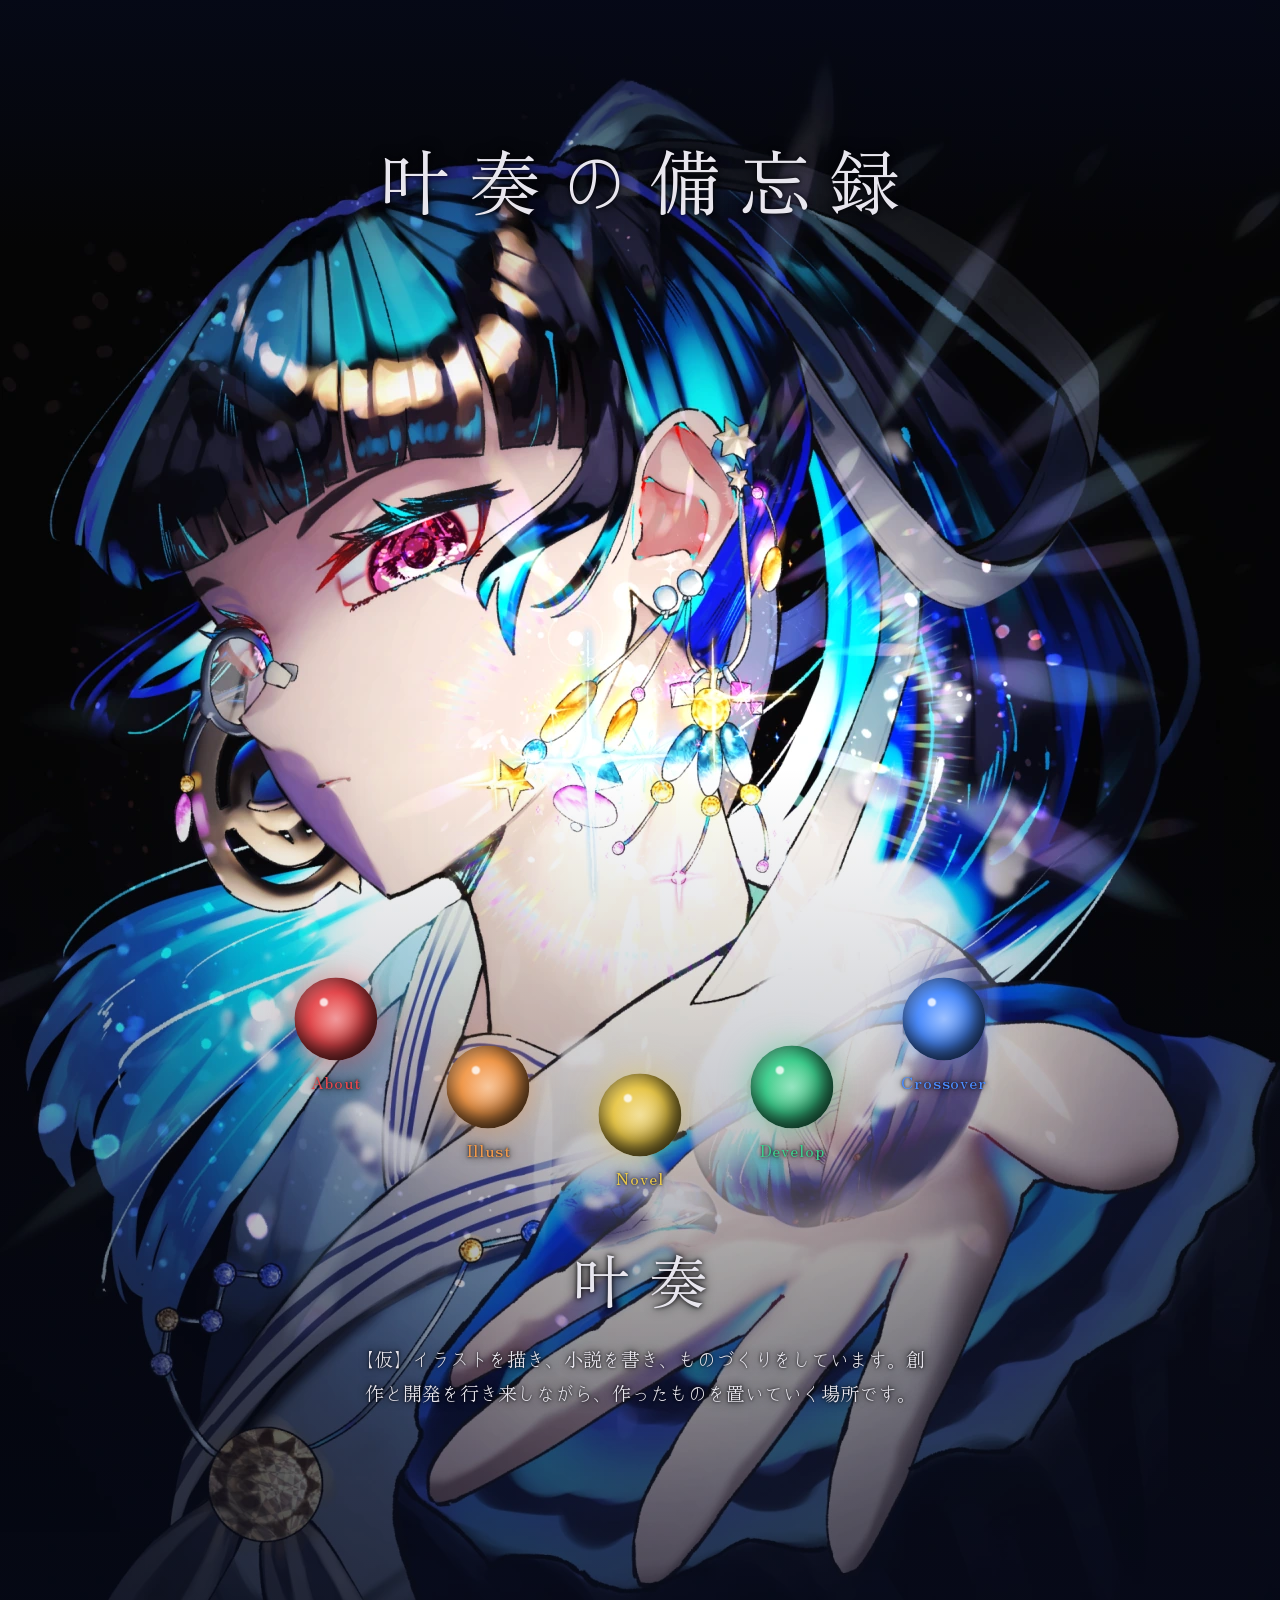
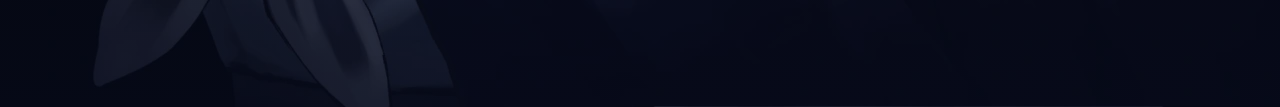
==== commit 162cccc3: "Add site title over Top illustration, top gradient, and orb sheen layers - Show 叶奏の備忘録 over the Top " ====
--- a/index.html
+++ b/index.html
@@ -3,8 +3,8 @@
 <head>
   <meta charset="UTF-8">
   <meta name="viewport" content="width=device-width, initial-scale=1.0">
-  <title>叶奏 | Home</title>
-  <meta name="description" content="叶奏の個人ホームページ。イラスト・小説・開発をまとめています。">
+  <title>叶奏の備忘録</title>
+  <meta name="description" content="叶奏の備忘録。イラスト・小説・開発をまとめた個人ホームページです。">
   <link rel="stylesheet" href="style.css">
   <noscript><link rel="stylesheet" href="noscript.css"></noscript>
   <script src="script.js" defer></script>
@@ -27,6 +27,10 @@
           alt="青い髪の人物が、光る手を差し出しているイラスト">
       </div>
 
+      <div class="menu-shade menu-shade--top" aria-hidden="true"></div>
+
+      <p class="menu-title">叶奏の備忘録</p>
+
       <div class="menu-shade" aria-hidden="true"></div>
 
       <div class="menu-ui">
--- a/style.css
+++ b/style.css
@@ -493,6 +493,24 @@
   height: auto;
 }
 
+/* イラストの上のほうに置く、サイトの名前。
+   --title-y: イラストの上端から何%の高さか */
+.menu-title {
+  --title-y: 7%;
+  position: absolute;
+  top: var(--title-y);
+  right: 0;
+  left: 0;
+  margin: 0;
+  padding: 0 16px;
+  text-align: center;
+  font-size: clamp(2.3rem, 5.6vw, 5.2rem);
+  letter-spacing: 0.25em;
+  text-indent: 0.25em;
+  text-shadow: 0 0 14px var(--bg-deep), 0 0 4px var(--bg-deep);
+  pointer-events: none;
+}
+
 /* 玉と文字を読みやすくする、かなり透けた青みがかった黒のグラデーション。
    イラストの下端から、--shade-h の高さまで。上は透明で、下に行くほど濃くなる。
    --shade   : 色（R G B。空白区切り）
@@ -516,6 +534,22 @@
   pointer-events: none;
 }
 
+/* 上のほう（「叶奏の備忘録」の後ろ）にも、同じ色のグラデーション。
+   イラストの上端が一番濃く、文字の下端あたりで消える。
+   --shade-top-h : 高さ（イラストの高さに対する%。文字の下端に合わせる） */
+.menu-shade--top {
+  --shade-top-h: 14.5%;
+  top: 0;
+  bottom: auto;
+  height: var(--shade-top-h);
+  background: linear-gradient(
+    to bottom,
+    rgb(var(--shade) / var(--shade-a)),
+    rgb(var(--shade) / calc(var(--shade-a) * 0.5)) 55%,
+    rgb(var(--shade) / 0)
+  );
+}
+
 /* 玉・名前・説明文は、イラストの上に重ねる。イラストに対して位置を固定し、イラストと一緒にスクロールする。
    --menu-y: かたまり全体の中心を、イラストの下端から何%の高さに置くか（30% = 下から30%） */
 .menu-ui {
@@ -558,6 +592,10 @@
    --orb-shade         玉の下側の影の濃さ（0〜1）
    --orb-hl-x / -y     白いハイライトの位置（%）
    --orb-hl-size       ハイライトの大きさ（%）
+   --orb-hl-alpha      ハイライトの濃さ（0〜1。1で真っ白、小さいほど透ける）
+   --orb-sheen         ハイライトの外側にかかる、影のようなグラデの光の濃さ（0〜1）
+   --orb-sheen-angle   そのグラデの向き（315deg ＝ 左上から）
+   --orb-sheen-reach   そのグラデが消えるところ（玉の何%まで届くか）
    --orb-float         ふわふわ浮く距離
    玉の色は、先頭の :root の --c-red などで変える（ページの差し色と共通）。
    位置は、下の .orb--about などの left / top（%）で変える。 */
@@ -566,10 +604,14 @@
   --orb: clamp(60px, 6.5vw, 110px);
   --orb-glow: calc(var(--orb) * 0.36);
   --orb-glow-strength: 55%;
-  --orb-shade: 0.35;
-  --orb-hl-x: 32%;
-  --orb-hl-y: 26%;
-  --orb-hl-size: 7%;
+  --orb-shade: 0.65;
+  --orb-hl-x: 35.5%;
+  --orb-hl-y: 30%;
+  --orb-hl-size: 4.2%;
+  --orb-hl-alpha: 0.8;
+  --orb-sheen: 0.2;
+  --orb-sheen-angle: 135deg;
+  --orb-sheen-reach: 35%;
   --orb-float: calc(var(--orb) * 0.07);
   position: relative;
   width: min(100%, 760px);
@@ -584,17 +626,27 @@
   aspect-ratio: 1;
   transform: translateX(-50%);
   border-radius: 50%;
+  /* 上の層ほど手前。点のハイライト → 光のグラデ → 影（縁の暗がり）→ 玉の色 の順 */
   background:
     radial-gradient(
       circle at var(--orb-hl-x) var(--orb-hl-y),
-      rgb(255 255 255 / 0.85) 0 var(--orb-hl-size),
+      rgb(255 255 255 / var(--orb-hl-alpha)) 0 var(--orb-hl-size),
       transparent calc(var(--orb-hl-size) + 2%)
+    ),
+    linear-gradient(
+      var(--orb-sheen-angle),
+      rgb(255 255 255 / var(--orb-sheen)),
+      transparent var(--orb-sheen-reach)
+    ),
+    radial-gradient(
+      circle at 50% 50%,
+      transparent 45%,
+      color-mix(in srgb, var(--c) 35%, black) 100%
     ),
     radial-gradient(
       circle at 50% 50%,
       color-mix(in srgb, var(--c) 55%, white) 0%,
-      var(--c) 45%,
-      color-mix(in srgb, var(--c) 35%, black) 100%
+      var(--c) 45%
     );
   box-shadow:
     0 0 var(--orb-glow) color-mix(in srgb, var(--c) var(--orb-glow-strength), transparent),
@@ -1350,6 +1402,10 @@
     --shade-h: 68%;
   }
 
+  .menu-shade--top {
+    --shade-top-h: 20%;
+  }
+
   /* 玉の上端を、イラストの上から一定の高さ（顔のあごの少し下）に固定する。
      --menu-top: 玉の上端が、イラストの上端から何%か（あごは約50%） */
   .menu-ui {
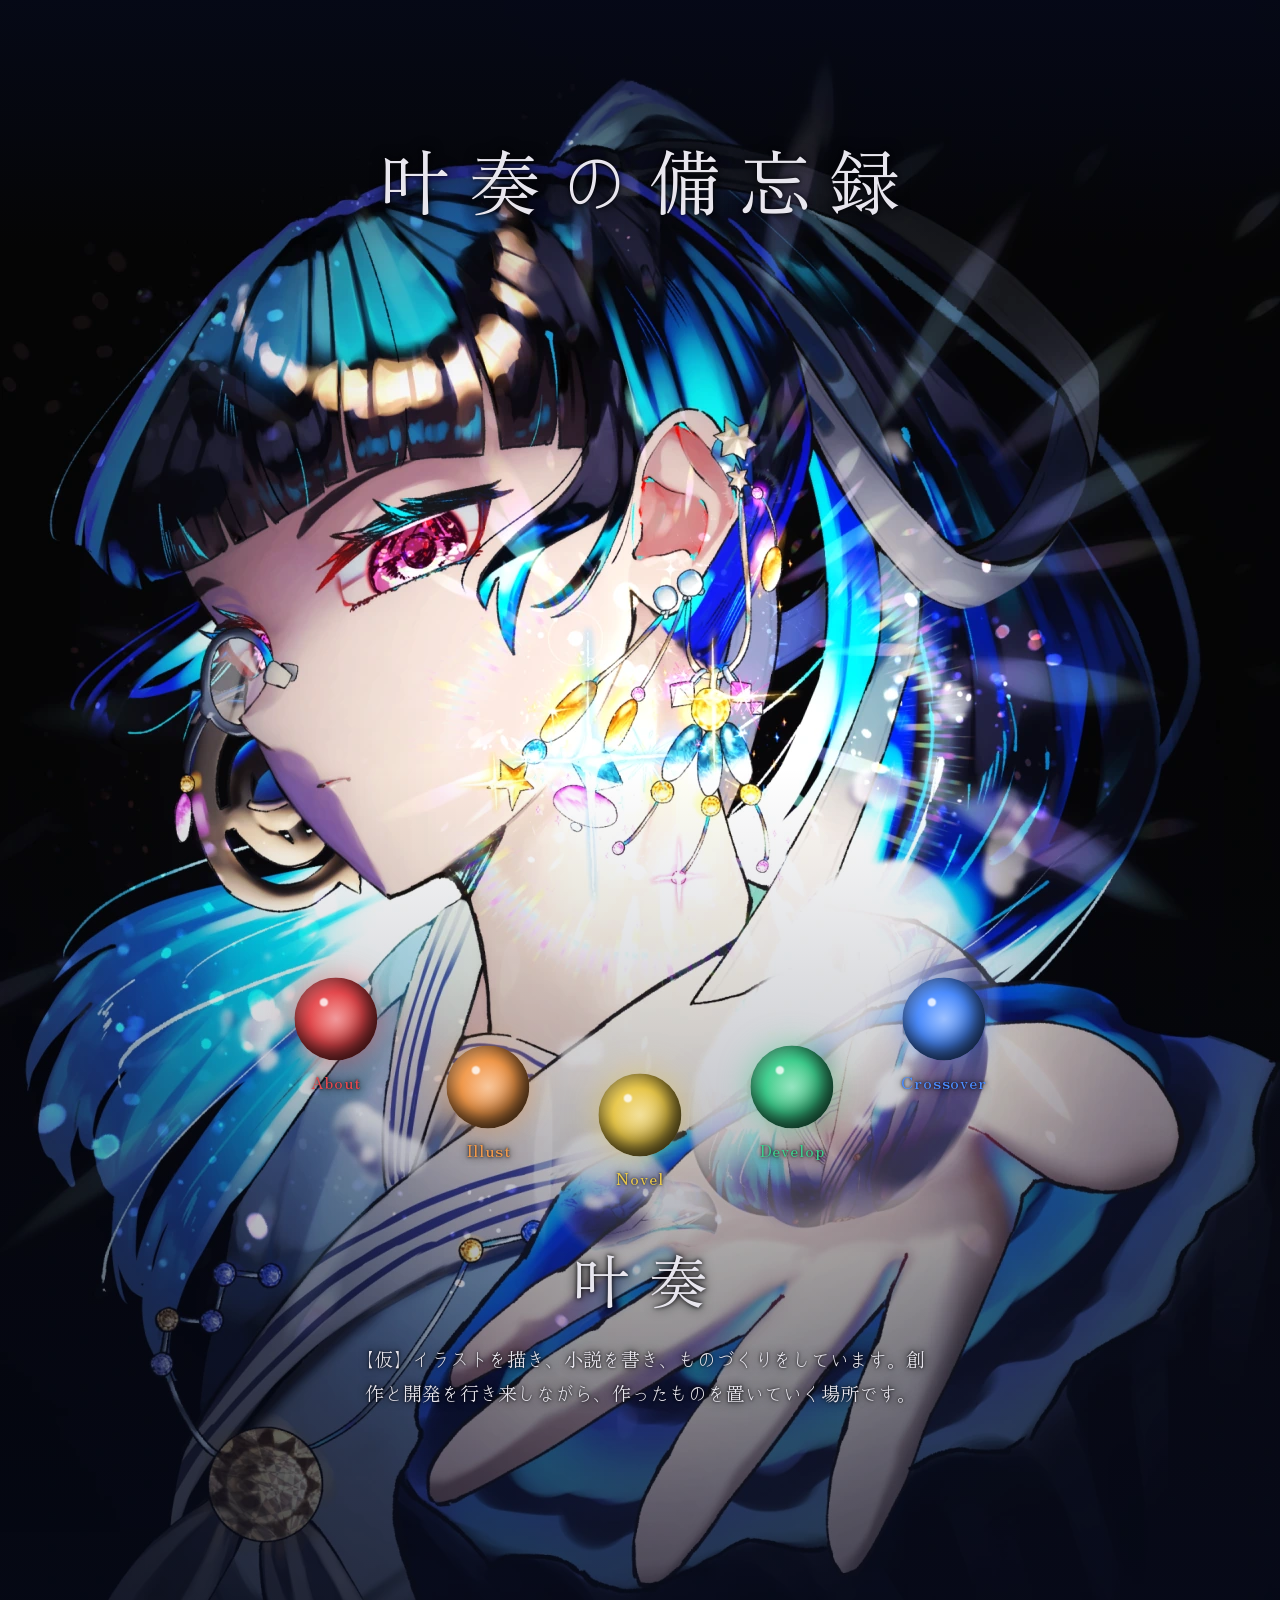
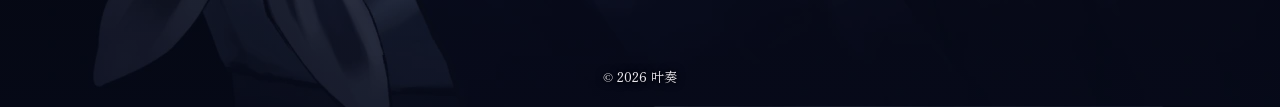
==== commit 6f541d74: "Use site name in subpage header; add copyright to Top menu Co-Authored-By: Claude Sonnet 5.5 <norepl" ====
--- a/index.html
+++ b/index.html
@@ -46,6 +46,10 @@
         <p class="menu-lead">【仮】イラストを描き、小説を書き、ものづくりをしています。創作と開発を行き来しながら、作ったものを置いていく場所です。</p>
       </div>
     </div>
+
+    <footer>
+      <small>&copy; 2026 叶奏</small>
+    </footer>
   </main>
 </body>
 </html>
--- a/style.css
+++ b/style.css
@@ -374,6 +374,7 @@
 body[data-page="top"] .to-top {
   display: none;
 }
+
 
 .stage {
   position: relative;
@@ -1377,6 +1378,22 @@
   color: var(--muted);
 }
 
+/* Top: コピーライトは、メニュー画面の下端に重ねる（PC ではイラストの下端、スマホでは画面の下端） */
+.stage > footer {
+  display: none;
+  position: absolute;
+  right: 0;
+  bottom: 0;
+  left: 0;
+  padding: 16px 24px;
+  color: var(--text);
+  text-shadow: 0 0 8px var(--bg-deep), 0 0 3px var(--bg-deep);
+}
+
+.stage.is-menu > footer {
+  display: block;
+}
+
 /* ===== スマホ ===== */
 @media (max-width: 640px) {
   /* Top のメニューだけ、スマホでは玉と文字を小さくする（イラストが短く、顔に重なりやすいため） */
--- a/noscript.css
+++ b/noscript.css
@@ -20,6 +20,11 @@
   visibility: visible;
 }
 
+/* Top: メニューが直接見えるので、コピーライトも出す */
+.stage > footer {
+  display: block;
+}
+
 /* Develop: 中身を隠している覆いを外す */
 .dev-shot::after,
 .dev-text::after {
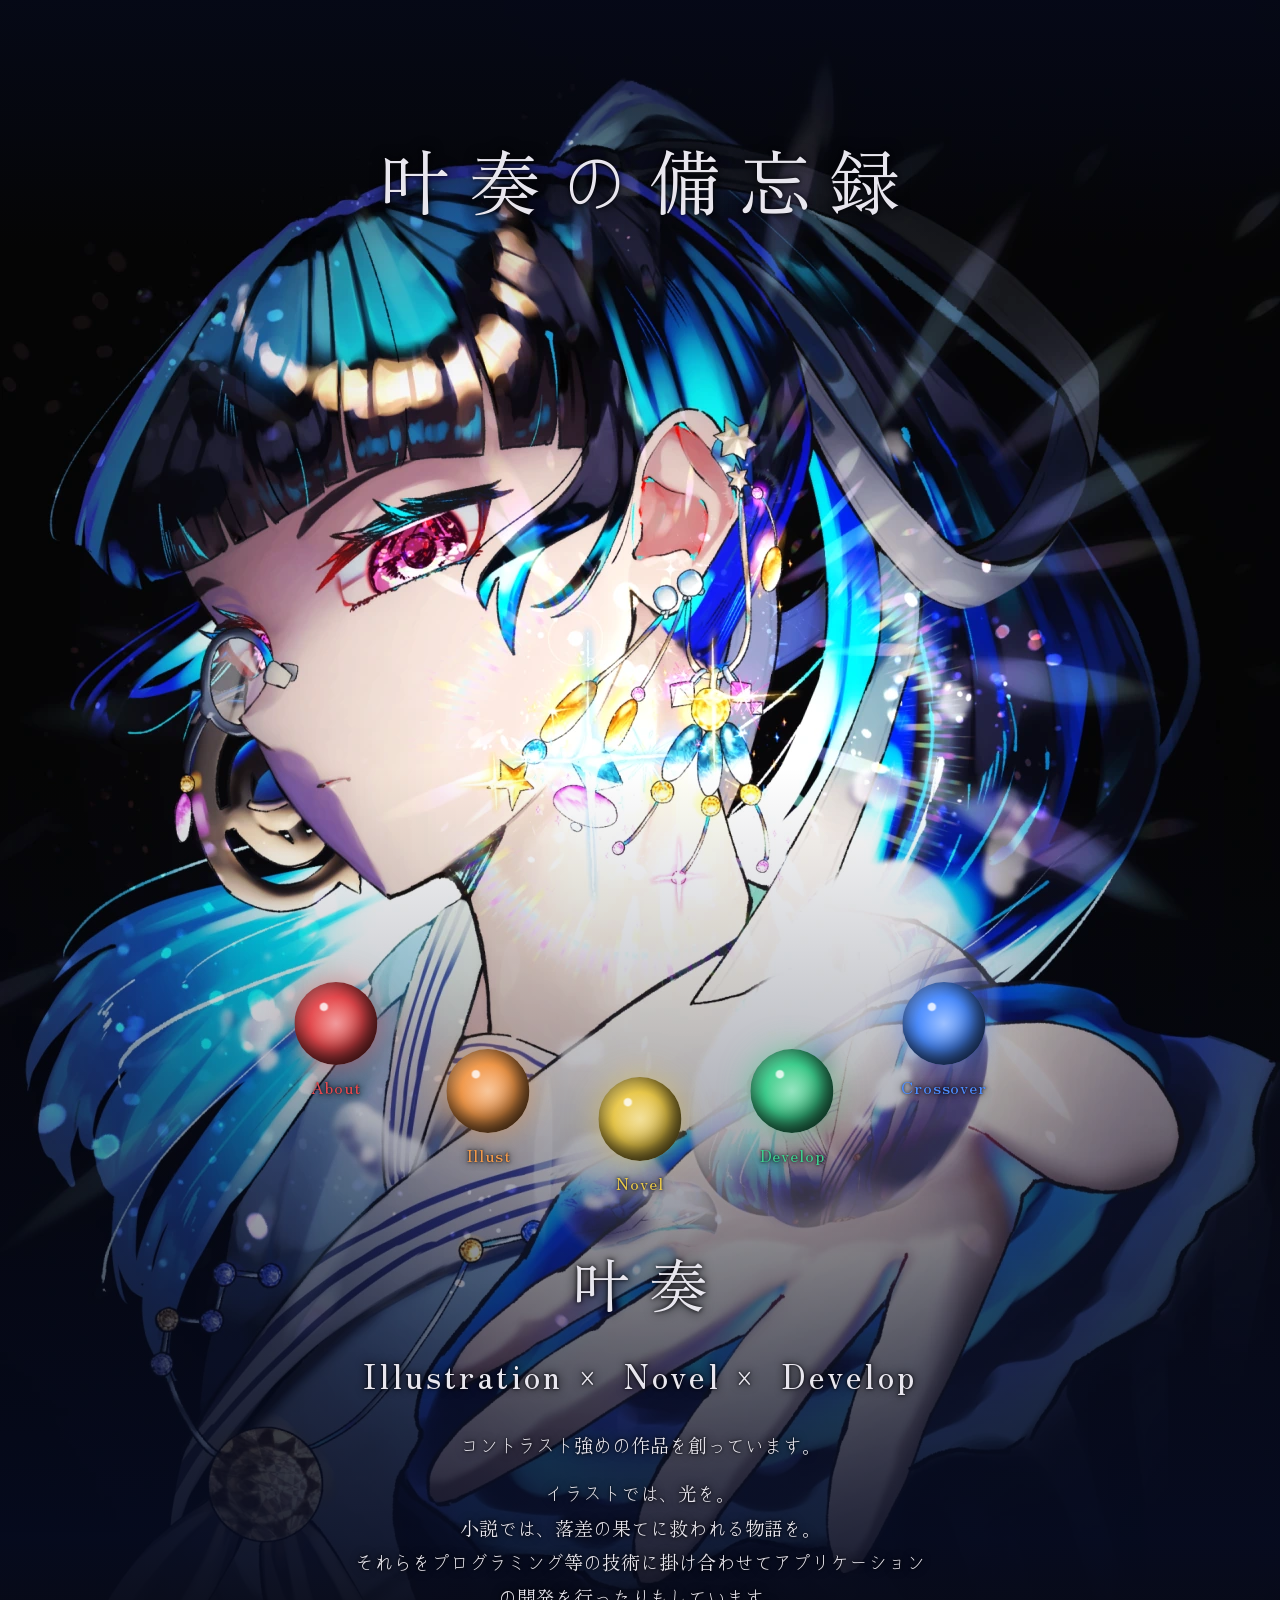
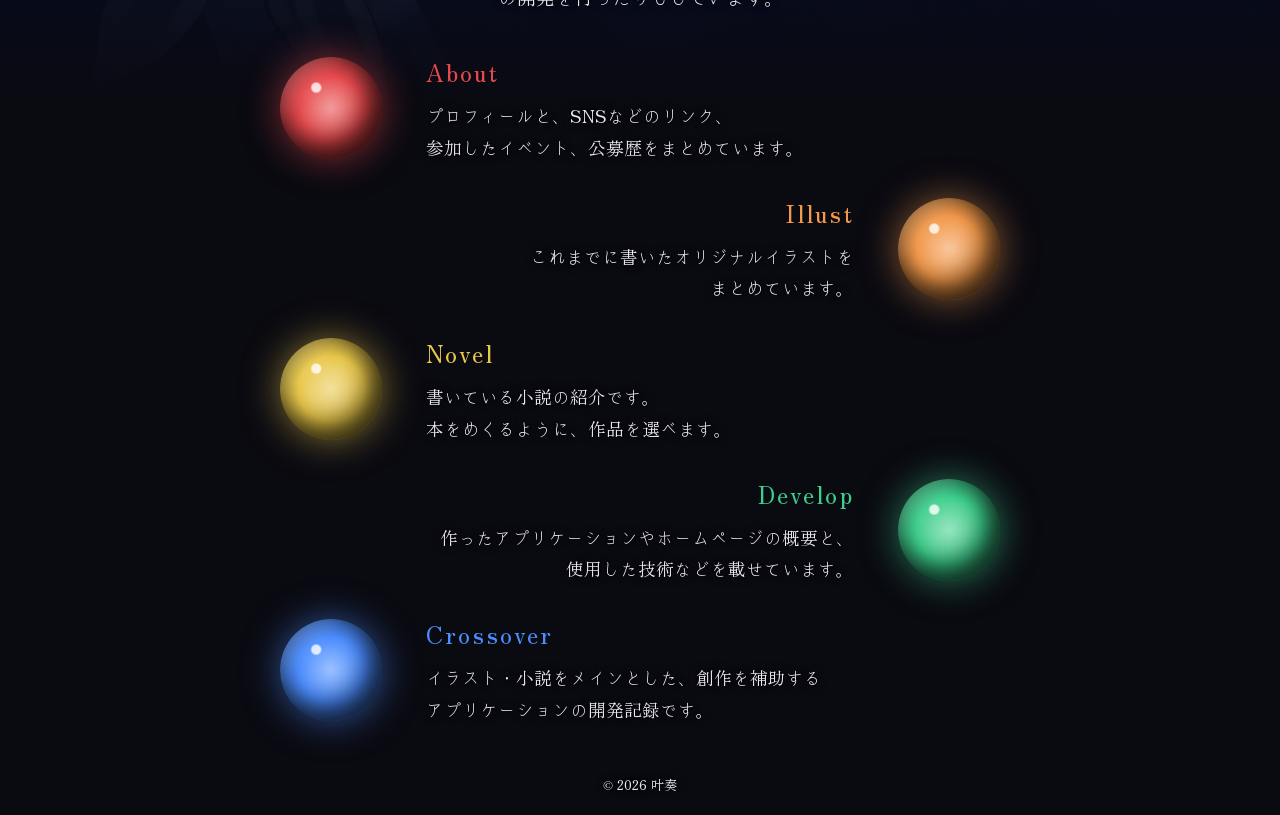
==== commit 08e099e8: "Top: new intro text and per-page summaries; About: profile and events; Develop: screenshot always on" ====
--- a/index.html
+++ b/index.html
@@ -10,6 +10,15 @@
   <script src="script.js" defer></script>
 </head>
 <body data-page="top">
+  <!-- 動画の始まりで、画面を横にずらすフィルター（script.js が動かす。見た目には出ない） -->
+  <svg class="glitch-defs" width="0" height="0" aria-hidden="true" focusable="false">
+    <filter id="tv-glitch" x="0" y="0" width="100%" height="100%" color-interpolation-filters="sRGB">
+      <feTurbulence type="fractalNoise" baseFrequency="0 0.04" numOctaves="2" seed="1" result="bands"/>
+      <feColorMatrix in="bands" type="matrix" values="8 0 0 0 -3.5  0 0 0 0 0.5  0 0 0 0 0  0 0 0 0 1" result="map"/>
+      <feDisplacementMap in="SourceGraphic" in2="map" scale="0" xChannelSelector="R" yChannelSelector="G"/>
+    </filter>
+  </svg>
+
   <main class="stage">
     <section class="intro" aria-label="オープニング">
       <video src="videos/timelapse.mp4" muted autoplay playsinline preload="auto" aria-label="タイムラプス動画"></video>
@@ -43,9 +52,56 @@
         </nav>
 
         <h1 class="menu-name">叶奏</h1>
-        <p class="menu-lead">【仮】イラストを描き、小説を書き、ものづくりをしています。創作と開発を行き来しながら、作ったものを置いていく場所です。</p>
+        <p class="menu-lead">
+          <span class="menu-lead-tag">Illustration × Novel × Develop</span>
+          コントラスト強めの作品を創っています。
+        </p>
+        <p class="menu-lead menu-lead--body">
+          イラストでは、光を。<br>
+          小説では、落差の果てに救われる物語を。<br>
+          それらをプログラミング等の技術に掛け合わせてアプリケーションの開発を行ったりもしています。
+        </p>
       </div>
     </div>
+
+    <!-- 各ページの概要。説明文（.menu-lead）の下に、script.js が位置をそろえる -->
+    <nav class="menu-guide" aria-label="各ページの概要">
+      <div class="guide-row guide--about">
+        <a class="orb" href="about/index.html" aria-hidden="true" tabindex="-1"></a>
+        <a class="guide-text" href="about/index.html">
+          <h2>About</h2>
+          <p><span class="ph">プロフィールと、</span><span class="ph">SNSなどのリンク、</span><span class="ph">参加したイベント、</span><span class="ph">公募歴を</span><span class="ph">まとめています。</span></p>
+        </a>
+      </div>
+      <div class="guide-row guide--illust">
+        <a class="orb" href="illust/index.html" aria-hidden="true" tabindex="-1"></a>
+        <a class="guide-text" href="illust/index.html">
+          <h2>Illust</h2>
+          <p><span class="ph">これまでに書いた</span><span class="ph">オリジナルイラストを</span><span class="ph">まとめています。</span></p>
+        </a>
+      </div>
+      <div class="guide-row guide--novel">
+        <a class="orb" href="novel/index.html" aria-hidden="true" tabindex="-1"></a>
+        <a class="guide-text" href="novel/index.html">
+          <h2>Novel</h2>
+          <p><span class="ph">書いている小説の</span><span class="ph">紹介です。</span><span class="ph">本をめくるように、</span><span class="ph">作品を選べます。</span></p>
+        </a>
+      </div>
+      <div class="guide-row guide--develop">
+        <a class="orb" href="dev/index.html" aria-hidden="true" tabindex="-1"></a>
+        <a class="guide-text" href="dev/index.html">
+          <h2>Develop</h2>
+          <p><span class="ph">作ったアプリケーションや</span><span class="ph">ホームページの概要と、</span><span class="ph">使用した技術などを</span><span class="ph">載せています。</span></p>
+        </a>
+      </div>
+      <div class="guide-row guide--crossover">
+        <a class="orb" href="crossover/index.html" aria-hidden="true" tabindex="-1"></a>
+        <a class="guide-text" href="crossover/index.html">
+          <h2>Crossover</h2>
+          <p><span class="ph">イラスト・小説をメインとした、</span><span class="ph">創作を補助する</span><span class="ph">アプリケーションの</span><span class="ph">開発記録です。</span></p>
+        </a>
+      </div>
+    </nav>
 
     <footer>
       <small>&copy; 2026 叶奏</small>
--- a/style.css
+++ b/style.css
@@ -418,6 +418,108 @@
   display: none;
 }
 
+.glitch-defs {
+  position: absolute;
+  width: 0;
+  height: 0;
+  overflow: hidden;
+}
+
+/* 動画の始まり: テレビの映りが乱れるように、画面が横にざざっとずれながら、映像が落ち着く（約1.2秒）。
+   動画が再生を始めたとき（.is-playing）に動く。横にずれる部分は、index.html の SVG フィルター（#tv-glitch）を
+   script.js が動かす。
+   --glitch-ms  乱れが収まるまでの時間（script.js の GLITCH_MS と合わせる）
+   --glitch-a   走査線の濃さ（0〜1） */
+.intro {
+  --glitch-ms: 1.2s;
+  --glitch-a: 0.3;
+}
+
+/* 走査線と、横にはしる明るい帯 */
+.intro::before {
+  content: "";
+  position: absolute;
+  inset: 0;
+  z-index: 3;
+  opacity: 0;
+  pointer-events: none;
+  background:
+    linear-gradient(to bottom, transparent 0 40%, rgb(255 255 255 / 0.2) 40% 46%, transparent 46% 100%) 0 0 / 100% 100% no-repeat,
+    repeating-linear-gradient(to bottom, rgb(0 0 0 / var(--glitch-a)) 0 2px, transparent 2px 5px);
+}
+
+.stage.is-playing .intro::before {
+  animation:
+    glitch-fade var(--glitch-ms) steps(1, end) both,
+    glitch-band 0.5s linear infinite;
+}
+
+.stage.is-playing .intro video {
+  animation: video-glitch var(--glitch-ms) steps(1, end) both;
+}
+
+@keyframes glitch-fade {
+  0% {
+    opacity: 1;
+  }
+  25% {
+    opacity: 0.4;
+  }
+  40% {
+    opacity: 0.9;
+  }
+  60% {
+    opacity: 0.3;
+  }
+  80% {
+    opacity: 0.5;
+  }
+  100% {
+    opacity: 0;
+  }
+}
+
+@keyframes glitch-band {
+  from {
+    transform: translateY(-50%);
+  }
+  to {
+    transform: translateY(100%);
+  }
+}
+
+/* 映像全体も、横にずれたり、明るさが揺れたりする */
+@keyframes video-glitch {
+  0% {
+    transform: translateX(-12px);
+    filter: contrast(1.3) brightness(1.2);
+  }
+  15% {
+    transform: translateX(9px);
+    filter: contrast(1.3) brightness(0.75);
+  }
+  30% {
+    transform: translateX(-6px);
+    filter: contrast(1.4) brightness(1.3);
+  }
+  45% {
+    transform: translateX(4px);
+    filter: none;
+  }
+  60% {
+    transform: translateX(-3px);
+    filter: contrast(1.2) brightness(1.15);
+  }
+  75% {
+    transform: none;
+    filter: none;
+  }
+  100% {
+    transform: none;
+    filter: none;
+  }
+}
+
 /* 暗転。画面全体が、チッチと点滅してから暗くなる */
 .blackout {
   position: fixed;
@@ -516,11 +618,12 @@
    イラストの下端から、--shade-h の高さまで。上は透明で、下に行くほど濃くなる。
    --shade   : 色（R G B。空白区切り）
    --shade-h : 高さ（イラストの高さに対する%）
-   --shade-a : 一番濃いところの濃さ（0〜1） */
+   --shade-a : 一番濃いところの濃さ（0〜1。下のグラデーションの値。上のグラデーションは、.menu-shade--top の --shade-a で別に決める） */
 .menu-shade {
   --shade: 6 12 36;
   --shade-h: 55%;
-  --shade-a: 0.55;
+  --shade-a: 0.78;
+  --fade-from: 82%; /* イラストの下端を、ページの背景になじませ始める高さ（グラデーションの何%から。大きいほど、消える範囲が狭い） */
   position: absolute;
   right: 0;
   bottom: 0;
@@ -530,7 +633,8 @@
     to bottom,
     rgb(var(--shade) / 0),
     rgb(var(--shade) / calc(var(--shade-a) * 0.5)) 45%,
-    rgb(var(--shade) / var(--shade-a))
+    rgb(var(--shade) / var(--shade-a)) var(--fade-from),
+    var(--bg) /* 一番下は、ページの背景色になじませる（イラストの下端の境目を消す） */
   );
   pointer-events: none;
 }
@@ -539,6 +643,7 @@
    イラストの上端が一番濃く、文字の下端あたりで消える。
    --shade-top-h : 高さ（イラストの高さに対する%。文字の下端に合わせる） */
 .menu-shade--top {
+  --shade-a: 0.55;
   --shade-top-h: 14.5%;
   top: 0;
   bottom: auto;
@@ -552,18 +657,17 @@
 }
 
 /* 玉・名前・説明文は、イラストの上に重ねる。イラストに対して位置を固定し、イラストと一緒にスクロールする。
-   --menu-y: かたまり全体の中心を、イラストの下端から何%の高さに置くか（30% = 下から30%） */
+   --menu-top: 玉の上端を、イラストの上端から何%の高さに置くか（今は 57.5%。PC 向け。スマホは下の @media で別に決める） */
 .menu-ui {
-  --menu-y: 30%;
-  position: absolute;
+  --menu-top: 57.5%; /* 玉の上端の位置（イラストの上端から、イラストの高さの何%か）。説明文が長くなっても、玉は動かない */
+  position: absolute;
+  top: var(--menu-top);
   right: 0;
-  bottom: var(--menu-y);
   left: 0;
   display: flex;
   flex-direction: column;
   align-items: center;
   padding: 0 16px;
-  transform: translateY(50%);
   pointer-events: none;
 }
 
@@ -583,6 +687,158 @@
   text-align: center;
   font-size: clamp(1rem, 1.5vw, 1.4rem);
   text-shadow: 0 0 10px var(--bg-deep), 0 0 3px var(--bg-deep);
+}
+
+/* 説明文の1行目（3つの分野） */
+.menu-lead-tag {
+  display: block;
+  margin-bottom: 0.65em; /* 下の文との間（この行の文字の大きさに合わせる） */
+  font-size: clamp(1.1rem, 2.6vw, 2.3rem); /* 画面の幅に合わせる。説明文の幅（30em）に収まる大きさまで */
+  letter-spacing: 0.1em;
+  white-space: nowrap;
+}
+
+@media (max-width: 640px) {
+  .menu-lead-tag {
+    font-size: clamp(0.9rem, 5.2vw, 1.6rem);
+  }
+}
+
+.menu-lead--body {
+  margin-top: 14px;
+}
+
+/* 各ページの概要。説明文の下に、1行ずつ並べる。玉は、左・右・左…と、互い違いに置き、その反対側に、1〜2文の説明を書く。
+   縦の位置は、script.js が、説明文の下端にそろえる */
+.menu-guide {
+  --orb: clamp(72px, 8vw, 104px);
+  --orb-glow: calc(var(--orb) * 0.36);
+  --orb-float: calc(var(--orb) * 0.07);
+  position: relative;
+  z-index: 1;
+  display: none;
+  flex-direction: column;
+  gap: 28px;
+  box-sizing: border-box;
+  width: min(100% - 32px, 720px);
+  margin: 0 auto;
+  padding-bottom: 88px; /* 下端のコピーライトの分 */
+}
+
+.stage.is-menu > .menu-guide {
+  display: flex;
+}
+
+.guide-row {
+  display: flex;
+  align-items: center;
+  gap: clamp(20px, 4vw, 44px);
+}
+
+/* 2つ目、4つ目は、玉が右 */
+.guide-row:nth-child(even) {
+  flex-direction: row-reverse;
+  text-align: right;
+}
+
+.guide-row:nth-child(even) .guide-text p {
+  margin-left: auto;
+}
+
+.guide-row .orb {
+  position: relative;
+  flex: none;
+  transform: none;
+  display: block;
+}
+
+.guide-text {
+  display: block;
+  min-width: 0;
+  color: var(--text);
+  text-decoration: none;
+}
+
+.guide-text h2 {
+  display: block;
+  margin: 0 0 6px;
+  padding: 0;
+  border: 0;
+  color: var(--c);
+  font-size: 1.5rem;
+  letter-spacing: 0.08em;
+}
+
+.guide-text p {
+  max-width: 26em;
+  margin: 0;
+  font-size: 1.1rem;
+  text-wrap: balance;
+  line-break: strict;
+  line-height: 1.8;
+  text-shadow: 0 0 10px var(--bg-deep), 0 0 3px var(--bg-deep);
+}
+
+.guide-text .ph {
+  display: inline-block;
+}
+
+.guide-text:hover h2,
+.guide-text:focus-visible h2 {
+  text-decoration: underline;
+  text-underline-offset: 6px;
+}
+
+.guide--about {
+  --c: var(--c-red);
+}
+
+.guide--illust {
+  --c: var(--c-orange);
+}
+
+.guide--novel {
+  --c: var(--c-yellow);
+}
+
+.guide--develop {
+  --c: var(--c-green);
+}
+
+.guide--crossover {
+  --c: var(--c-blue);
+}
+
+.guide-row:nth-child(2) .orb {
+  animation-delay: -0.8s;
+}
+
+.guide-row:nth-child(3) .orb {
+  animation-delay: -1.6s;
+}
+
+.guide-row:nth-child(4) .orb {
+  animation-delay: -2.4s;
+}
+
+.guide-row:nth-child(5) .orb {
+  animation-delay: -3.2s;
+}
+
+@media (max-width: 640px) {
+  .menu-guide {
+    --orb: 64px;
+    gap: 22px;
+  }
+
+  .guide-text h2 {
+    font-size: 1.3rem;
+  }
+
+  .guide-text p {
+    font-size: 0.95rem;
+    line-height: 1.7;
+  }
 }
 
 /* ===== 水晶玉 =====
@@ -600,10 +856,9 @@
    --orb-float         ふわふわ浮く距離
    玉の色は、先頭の :root の --c-red などで変える（ページの差し色と共通）。
    位置は、下の .orb--about などの left / top（%）で変える。 */
-.orbs {
-  /* 玉の大きさは、画面の幅に合わせて変わる（小さい画面で60px、大きい画面で最大110px） */
-  --orb: clamp(60px, 6.5vw, 110px);
-  --orb-glow: calc(var(--orb) * 0.36);
+/* 玉の質感の変数。上のメニューの玉（.orbs）と、各ページの概要の玉（.menu-guide）で共通 */
+.orbs,
+.menu-guide {
   --orb-glow-strength: 55%;
   --orb-shade: 0.65;
   --orb-hl-x: 35.5%;
@@ -613,6 +868,12 @@
   --orb-sheen: 0.2;
   --orb-sheen-angle: 135deg;
   --orb-sheen-reach: 35%;
+}
+
+.orbs {
+  /* 玉の大きさは、画面の幅に合わせて変わる（小さい画面で60px、大きい画面で最大110px） */
+  --orb: clamp(60px, 6.5vw, 110px);
+  --orb-glow: calc(var(--orb) * 0.36);
   --orb-float: calc(var(--orb) * 0.07);
   position: relative;
   width: min(100%, 760px);
@@ -736,6 +997,7 @@
 .carousel-track {
   position: relative;
   display: flex;
+  align-items: center;
   gap: var(--slide-gap);
   padding: 16px 0;
   overflow-x: auto;
@@ -756,13 +1018,59 @@
   aspect-ratio: 3 / 4;
 }
 
+/* 作品の画像は、縦横比のまま。説明は小さめの文字 */
+.slide img {
+  display: block;
+  width: 100%;
+  height: auto;
+  border-radius: 8px;
+}
+
+.slide p {
+  font-size: 0.85rem;
+  color: var(--muted);
+}
+
+/* スライダーの下の、一覧（スクロールで見る）。縦横比のまま、左から右へ、掲載順に並べる */
+.gallery {
+  display: grid;
+  grid-template-columns: repeat(2, minmax(0, 1fr));
+  gap: 24px 16px;
+  align-items: start;
+}
+
+.gallery figure {
+  margin: 0;
+}
+
+.gallery img {
+  display: block;
+  width: 100%;
+  height: auto;
+  border-radius: 8px;
+  border: 1px solid var(--border);
+}
+
+.gallery figcaption {
+  margin-top: 6px;
+  font-size: 0.85rem;
+  color: var(--muted);
+}
+
+@media (min-width: 720px) {
+  .gallery {
+    grid-template-columns: repeat(3, minmax(0, 1fr));
+  }
+}
+
 /* 循環するスライダー（JSが .is-loop を付ける）。全スライドを重ねて、位置だけずらす */
 .carousel.is-loop .carousel-track {
   display: grid;
+  align-items: center;
   overflow: hidden;
   scroll-snap-type: none;
-  touch-action: pan-y;
-  cursor: grab;
+  touch-action: pan-y; /* 横のなぞりはスワイプに使い、縦のスクロールはそのまま使える */
+  cursor: pointer;
 }
 
 .carousel.is-loop .slide {
@@ -850,6 +1158,11 @@
 
 .novel + .novel {
   border-top: 1px solid var(--border);
+}
+
+/* JSが組み立てた本は、タップ（クリック）でめくれる */
+.novel-stage .book {
+  cursor: pointer;
 }
 
 /* 本の色・質感。青みがかった濃い茶色の表紙と、わずかに青みのある薄灰色の紙 */
@@ -864,6 +1177,8 @@
   --tilt: 14deg; /* 見上げる角度。大きいほど、下側の厚みが見える */
   --book-depth: 28px; /* ページの束の厚み */
   --book-flip: 0.9s;
+  --gutter-shade: 0; /* 綴じ目の影の濃さ（0〜1。元は 0.34。0で影なし） */
+  touch-action: pan-y; /* 横のなぞりはページめくりに使い、縦のスクロールはそのまま使える。タップにもすぐ反応する */
   /* 布の織り目と紙の粒（インラインSVG。外部ファイルは使わない） */
   --grain: url("data:image/svg+xml,%3Csvg xmlns='http://www.w3.org/2000/svg' width='160' height='160'%3E%3Cfilter id='n'%3E%3CfeTurbulence type='fractalNoise' baseFrequency='.85' numOctaves='2' stitchTiles='stitch'/%3E%3CfeColorMatrix values='0 0 0 0 0 0 0 0 0 0 0 0 0 0 0 0 0 0 .2 0'/%3E%3C/filter%3E%3Crect width='100%25' height='100%25' filter='url(%23n)'/%3E%3C/svg%3E");
   position: relative;
@@ -1009,11 +1324,11 @@
 }
 
 .face-right::before {
-  background: linear-gradient(90deg, rgb(20 26 48 / 0.34), rgb(20 26 48 / 0.08) 12%, transparent 26%);
+  background: linear-gradient(90deg, rgb(20 26 48 / var(--gutter-shade, 0.34)), rgb(20 26 48 / calc(var(--gutter-shade, 0.34) * 0.24)) 12%, transparent 26%);
 }
 
 .endpaper::before {
-  background: linear-gradient(270deg, rgb(20 26 48 / 0.34), rgb(20 26 48 / 0.08) 12%, transparent 26%);
+  background: linear-gradient(270deg, rgb(20 26 48 / var(--gutter-shade, 0.34)), rgb(20 26 48 / calc(var(--gutter-shade, 0.34) * 0.24)) 12%, transparent 26%);
 }
 
 /* 右ページの本文（仮の行） */
@@ -1062,6 +1377,21 @@
   border-radius: inherit;
 }
 
+.face-cover .cover-title {
+  display: flex;
+  align-items: center;
+  justify-content: center;
+  width: 100%;
+  height: 100%;
+  margin: 0;
+  border: 1px solid rgb(255 255 255 / 0.22);
+  color: rgb(255 255 255 / 0.78);
+  font-size: clamp(1.1rem, 3.2vw, 1.8rem);
+  letter-spacing: 0.35em;
+  writing-mode: vertical-rl;
+  text-shadow: 0 1px 2px rgb(0 0 0 / 0.5);
+}
+
 .face-cover .placeholder {
   height: 100%;
   background: rgb(0 0 0 / 0.22);
@@ -1084,6 +1414,50 @@
   padding: 10% 14% 10% 10%;
   border-radius: 3px 0 0 3px;
   text-align: center;
+}
+
+/* キャッチコピー: 左右のページにまたがる、1つの文字の箱。本が開いてから、ページの上に浮かび上がる
+   --catch-size  文字の大きさ（本の幅に合わせて変わる）
+   --catch-rise  浮かび上がる高さ */
+.catch-float {
+  --catch-rise: 22px;
+  position: absolute;
+  inset: 0;
+  z-index: 1;
+  display: flex;
+  align-items: center;
+  justify-content: center;
+  margin: 0;
+  padding: 0 10%;
+  color: var(--book-ink);
+  font-size: min(1.7rem, calc((100vw - 48px) * 0.062)); /* 本の幅に合わせる（スマホは、画面の幅から余白を引いた分。PC は 1.7rem まで） */
+  letter-spacing: 0.06em;
+  line-height: 1.9;
+  text-align: center;
+  line-break: strict;
+  word-break: auto-phrase; /* 日本語を、文節のところで改行する（対応しているブラウザのみ） */
+  text-wrap: balance;
+  pointer-events: none;
+  opacity: 0;
+  transform: translateZ(calc(var(--book-depth) * 0.9));
+  transition: opacity 0.25s;
+}
+
+.catch-float.is-in {
+  animation: catch-rise 1.1s ease both;
+}
+
+@keyframes catch-rise {
+  from {
+    opacity: 0;
+    transform: translateZ(calc(var(--book-depth) * 0.9 - var(--catch-rise)));
+    filter: blur(3px);
+  }
+  to {
+    opacity: 1;
+    transform: translateZ(calc(var(--book-depth) * 0.9));
+    filter: none;
+  }
 }
 
 .catch {
@@ -1132,6 +1506,14 @@
   --i: 2;
 }
 
+.novel-info > :nth-child(4) {
+  --i: 3;
+}
+
+.novel-info > :nth-child(5) {
+  --i: 4;
+}
+
 /* 2回目以降は、すぐに浮き出る */
 .novel-stage.is-switched .novel-info > * {
   animation-delay: calc(0.5s + var(--i, 0) * 120ms);
@@ -1159,6 +1541,198 @@
 .novel-synopsis {
   margin: 0;
   color: var(--muted);
+  line-break: strict;
+}
+
+.novel-synopsis p {
+  margin: 0 0 0.5em;
+}
+
+/* 受賞・選考の結果、実績など */
+.novel-note {
+  margin: 12px 0 0;
+  color: var(--accent);
+  font-size: 0.9rem;
+}
+
+/* 目次から飛ぶ先は、上のボタンに隠れないよう、少し余白をとる */
+section[id],
+.dev-item,
+#works .card,
+#gallery figure {
+  scroll-margin-top: 72px;
+}
+
+/* 左の目次・一覧（Novel の作品一覧と、各ページの目次で共通）。
+   広い画面（PC）では、左に出しっぱなし。狭い画面では、ページの先頭の3本横線のボタンを押すと、左から出てくる（最初は閉じている） */
+.novel-viewer {
+  position: relative;
+}
+
+.side-list {
+  display: flex;
+  flex-direction: column;
+  gap: 12px;
+}
+
+.side-list-title {
+  margin: 0;
+  color: var(--muted);
+  font-size: 0.85rem;
+  letter-spacing: 0.2em;
+}
+
+.side-list-head {
+  display: flex;
+  align-items: center;
+  justify-content: space-between;
+}
+
+.side-list-close {
+  display: none;
+}
+
+.side-list-items {
+  display: flex;
+  flex-direction: column;
+  gap: 8px;
+  margin: 0;
+  padding: 0;
+  list-style: none;
+}
+
+.side-list-item {
+  display: flex;
+  flex-direction: column;
+  align-items: flex-start;
+  gap: 2px;
+  width: 100%;
+  padding: 10px 12px;
+  border: 1px solid var(--border);
+  border-radius: 8px;
+  background: transparent;
+  color: var(--text);
+  font: inherit;
+  text-align: left;
+  cursor: pointer;
+  transition: border-color 0.2s, color 0.2s;
+}
+
+.side-list-item:hover,
+.side-list-item:focus-visible {
+  border-color: var(--accent);
+}
+
+.side-list-item.is-current {
+  border-color: var(--accent);
+  color: var(--accent);
+}
+
+.side-list-item--sub {
+  width: calc(100% - 16px);
+  margin-left: 16px;
+  padding: 6px 10px;
+  font-size: 0.9rem;
+}
+
+.side-list-note {
+  color: var(--muted);
+  font-size: 0.8rem;
+}
+
+.side-list-toggle,
+.side-list-backdrop {
+  display: none;
+}
+
+/* 広い画面: 本の左の余白に、出しっぱなし */
+@media (min-width: 1360px) {
+  .side-list {
+    position: fixed;
+    top: 150px;
+    left: calc((100vw - 880px) / 2 + 24px - 258px); /* 本文の列の左に、28px あけて置く */
+    width: 230px;
+    max-height: calc(100vh - 180px);
+    overflow-y: auto;
+  }
+}
+
+/* 狭い画面: 左から引き出す */
+@media (max-width: 1359px) {
+  .side-list {
+    position: fixed;
+    top: 0;
+    bottom: 0;
+    left: 0;
+    z-index: 40;
+    width: min(82vw, 320px);
+    padding: 20px 16px;
+    overflow-y: auto;
+    border-right: 1px solid var(--border);
+    background: var(--bg);
+    transform: translateX(-105%);
+    transition: transform 0.35s ease;
+  }
+
+  .side-list.is-open {
+    transform: none;
+    box-shadow: 0 0 40px rgb(0 0 0 / 0.5);
+  }
+
+  .side-list-close {
+    display: block;
+    padding: 0 8px;
+    border: 0;
+    background: none;
+    color: var(--muted);
+    font: inherit;
+    font-size: 1.4rem;
+    cursor: pointer;
+  }
+
+  /* 3本の横線の、四角いボタン。スクロールしても、画面の上に付いてくる */
+  .side-list-toggle {
+    position: sticky;
+    top: 12px;
+    z-index: 30;
+    display: flex;
+    flex-direction: column;
+    align-items: center;
+    justify-content: center;
+    gap: 5px;
+    width: 46px;
+    height: 46px;
+    margin-bottom: 8px;
+    padding: 0;
+    border: 1px solid var(--accent);
+    border-radius: 6px;
+    background: color-mix(in srgb, var(--bg) 88%, transparent);
+    cursor: pointer;
+  }
+
+  .side-list-bar {
+    display: block;
+    width: 20px;
+    height: 2px;
+    border-radius: 1px;
+    background: var(--accent);
+  }
+
+  .side-list-backdrop {
+    position: fixed;
+    inset: 0;
+    z-index: 35;
+    display: block;
+    background: rgb(5 5 8 / 0.6);
+    opacity: 0;
+    pointer-events: none;
+    transition: opacity 0.35s;
+  }
+
+  .side-list-backdrop.is-open {
+    opacity: 1;
+    pointer-events: auto;
+  }
 }
 
 .novel-controls {
@@ -1184,20 +1758,12 @@
   margin-top: 32px;
 }
 
-/* スクリーンショットと、その隣の説明の箱。PCでは、1つおきに左右を入れ替える */
+/* スクリーンショット（左）と、その隣の説明の箱（右）。すべての項目で、左がスクリーンショット */
 .dev-item {
   display: grid;
   grid-template-columns: minmax(0, 1.15fr) minmax(0, 1fr);
   gap: 32px;
   align-items: center;
-}
-
-.dev-item:nth-child(even) {
-  grid-template-columns: minmax(0, 1fr) minmax(0, 1.15fr);
-}
-
-.dev-item:nth-child(even) .dev-text {
-  order: -1;
 }
 
 .dev-shot,
@@ -1326,6 +1892,24 @@
   width: 100%;
   border: 1px solid var(--border);
   border-radius: 8px;
+}
+
+.profile p {
+  margin: 0 0 14px;
+}
+
+/* イベントのカードは、縦に1列で並べる */
+.event-list {
+  display: grid;
+  gap: 24px;
+}
+
+.event-list .meta dt {
+  width: 4.5em;
+}
+
+.event-list .meta dd {
+  margin-left: 4.5em;
 }
 
 .field {
@@ -1438,17 +2022,13 @@
     grid-template-columns: minmax(0, 1fr);
   }
 
-  .dev-item,
-  .dev-item:nth-child(even) {
+  .dev-item {
     grid-template-columns: minmax(0, 1fr);
-  }
-
-  .dev-item:nth-child(even) .dev-text {
-    order: 0;
   }
 
   .portrait {
     max-width: 260px;
+    margin: 0 auto; /* スマホでは、イラストを中央に置く */
   }
 }
 
@@ -1466,4 +2046,8 @@
   .dev-text::after {
     display: none;
   }
-}
+
+  .catch-float.is-in {
+    opacity: 1;
+  }
+}
--- a/noscript.css
+++ b/noscript.css
@@ -20,6 +20,12 @@
   visibility: visible;
 }
 
+/* Top: メニューが直接見えるので、各ページの概要も出す（位置をそろえる JS が無いので、余白を多めに取る） */
+.stage > .menu-guide {
+  display: flex;
+  margin-top: 140px;
+}
+
 /* Top: メニューが直接見えるので、コピーライトも出す */
 .stage > footer {
   display: block;
